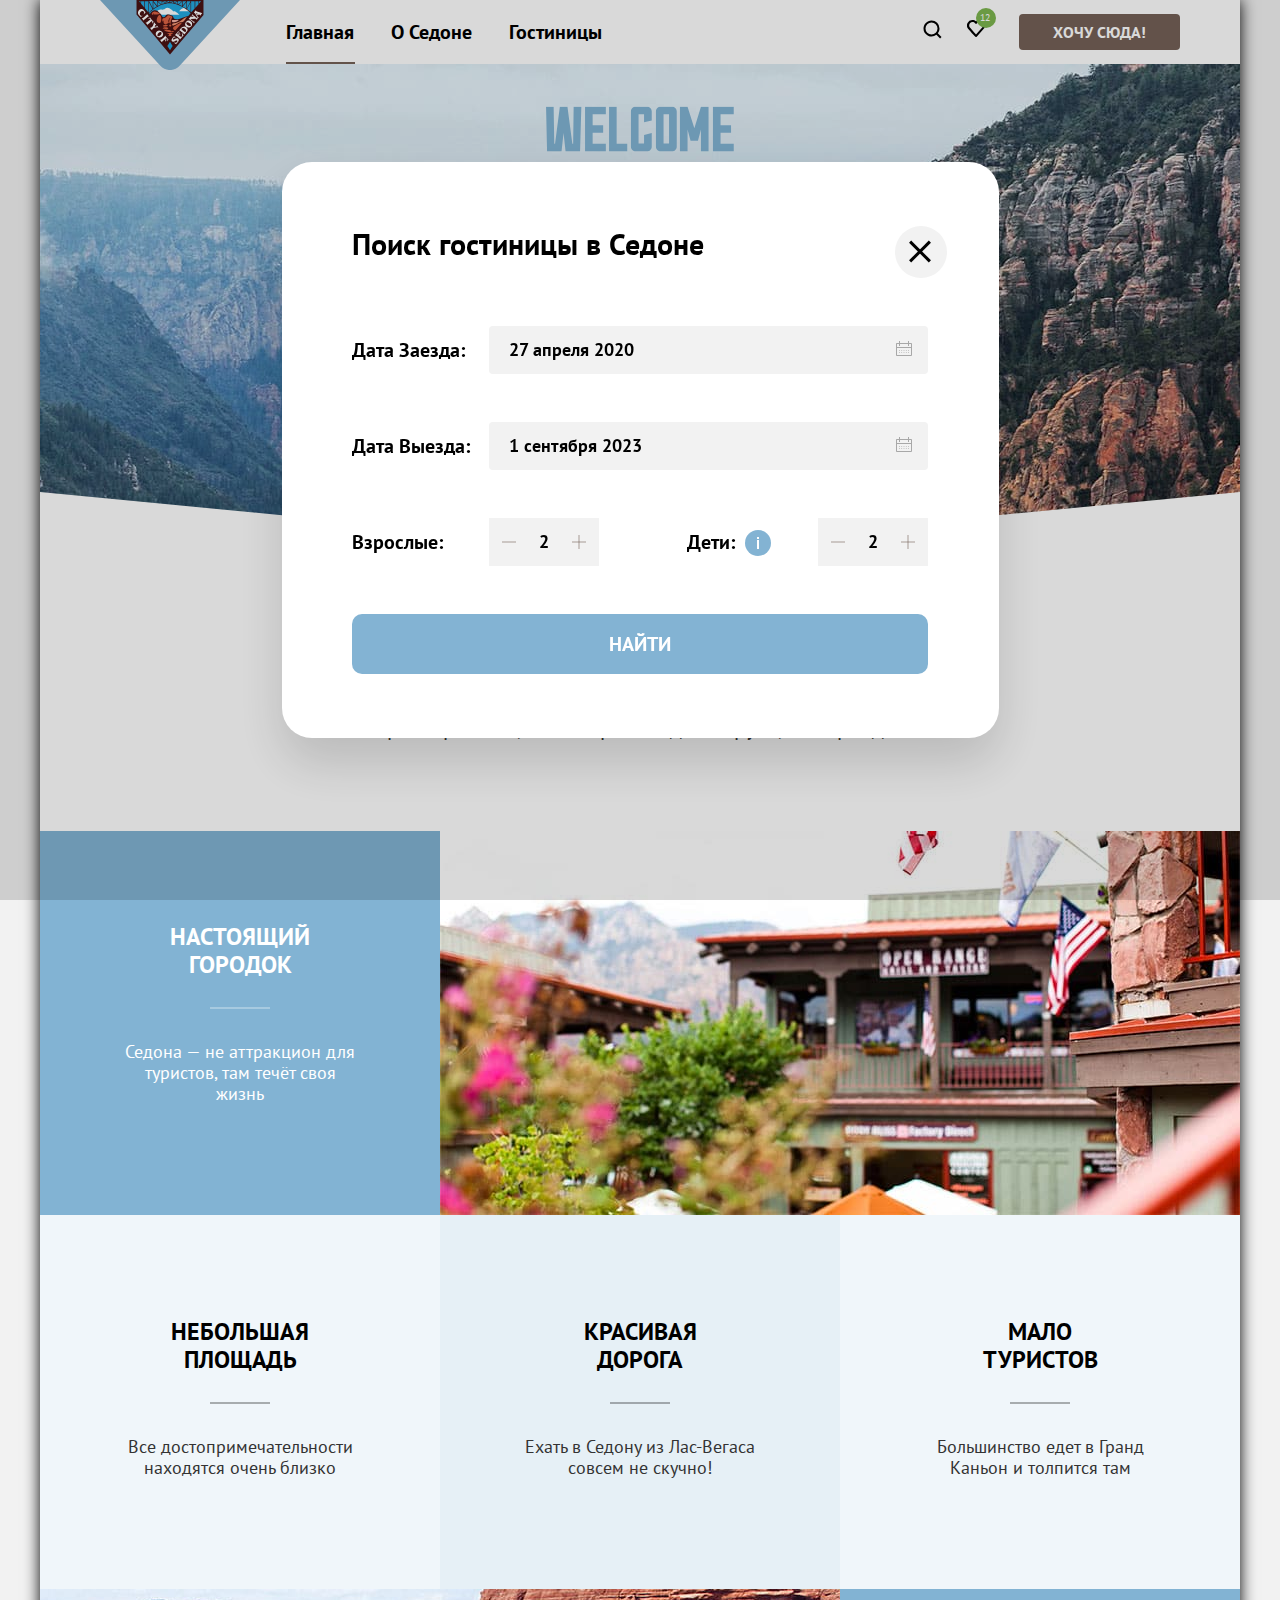
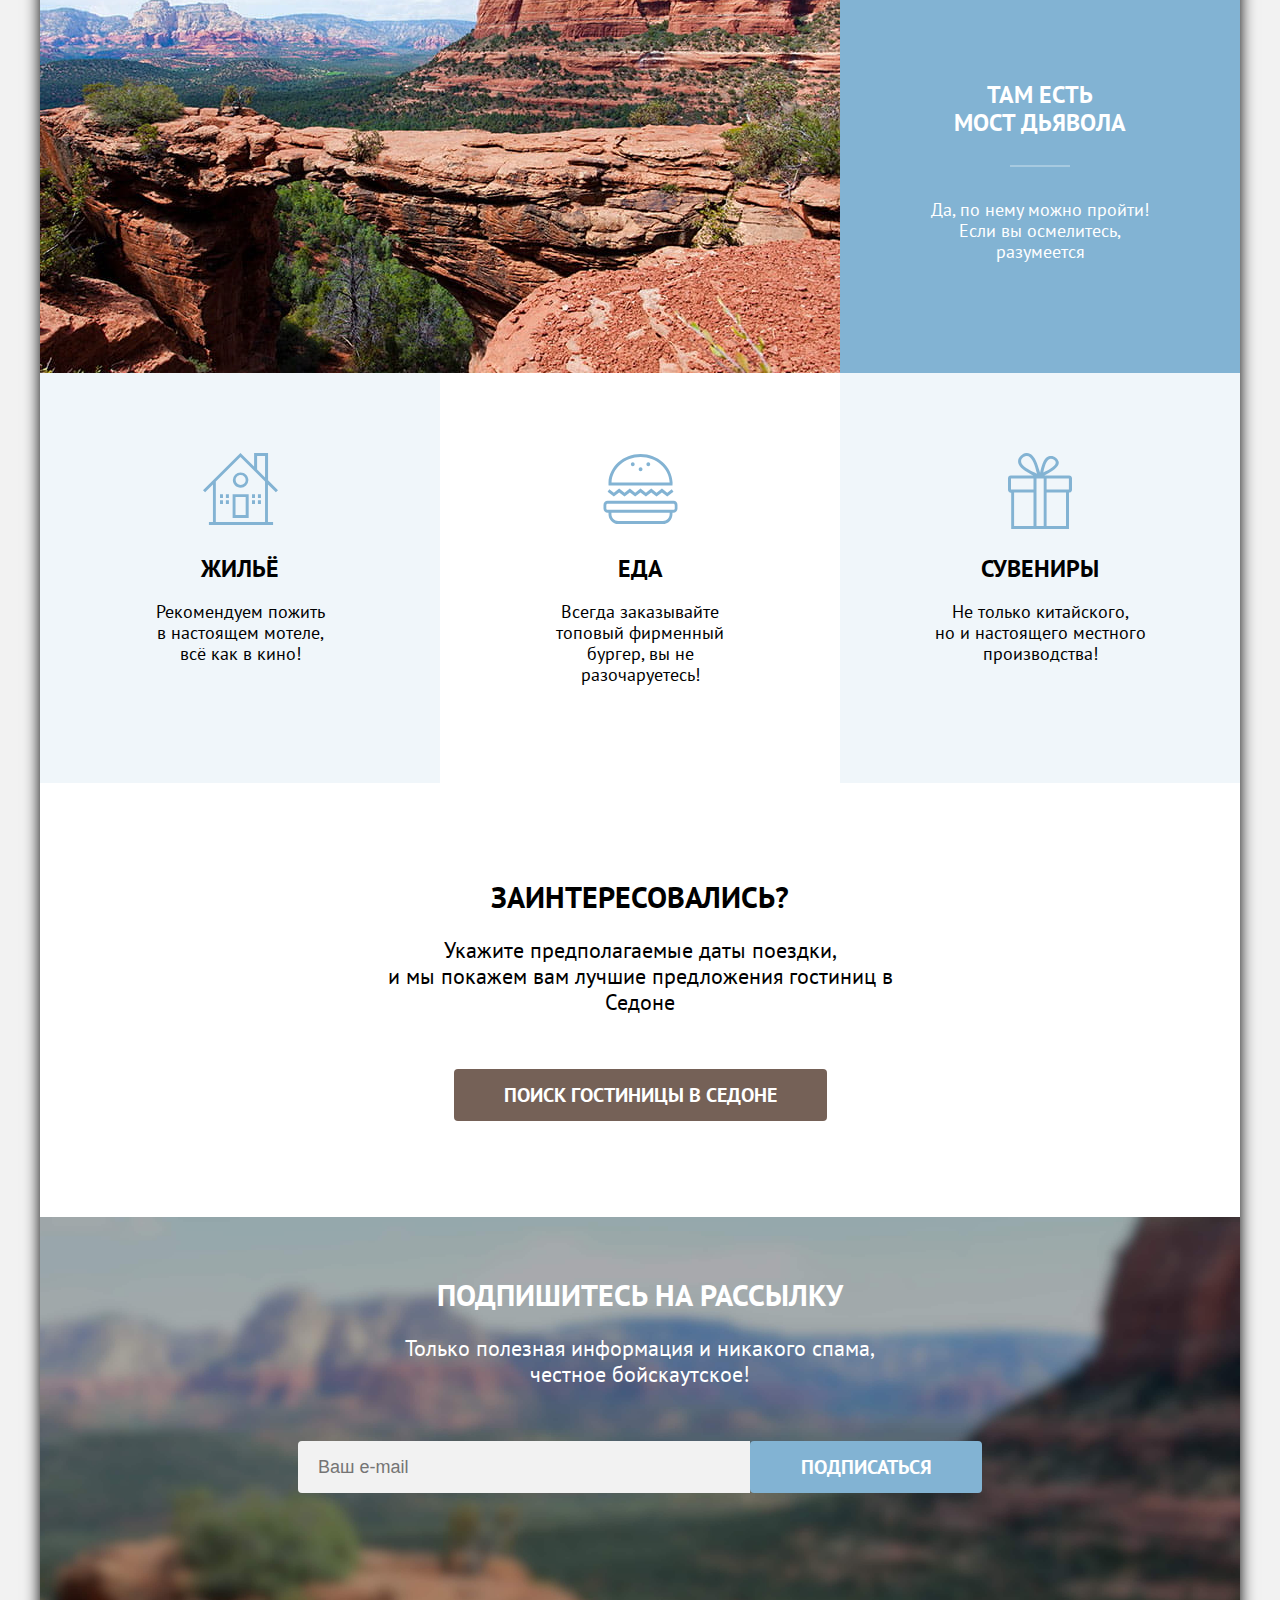
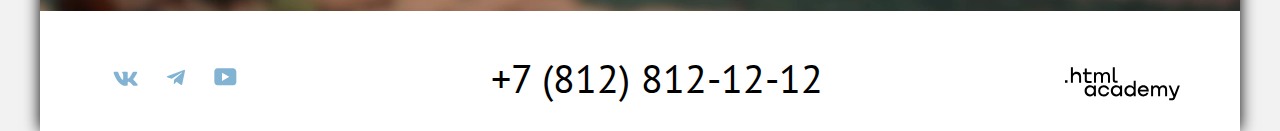
==== 10/index.html @ d6634542 ":heavy_check_mark: Сборка #10" ====
<!DOCTYPE html>
<html lang="ru">

  <head>
    <meta charset="UTF-8">
    <meta name="viewport" content="width=device-width,initial-scale=1.0, maximum-scale=1.0, user-scalable=0">

    <!-- Отключение формирования ссылки у номера телефона на iOS -->
    <meta name="format-detection" content="telephone=no">
    <link rel="stylesheet" href="styles/styles.css">
    <link rel="shortcut icon" href="images/favicon.ico">

    <title>Главная</title>
    <base href="https://htmlacademy-htmlcss.github.io/2116573-sedona-35/10/">
</head>

  <body>
    <div class="container__content">
      <header class="header">
        <nav class="header__container">
          <div class="header__left">
            <a class="header__logo" href="#">
              <svg width="140" height="70" fill="#fff" xmlns="http://www.w3.org/2000/svg">
                <g clip-path="url(#a)">
                  <path d="M140 0H0l60.36 65.7c5.28 5.8 14 5.8 19.28 0L140 0Z" fill="#81B3D3" />
                  <path d="M37.23.5 69.8 38.4 102.26.7 37.23.5Z" fill="#23A9E1" />
                  <path
                    d="M61.99 14.7h17.55c-1.32-.8-4.47-4.6-6.1-3.2-.1.1-4.96-5.7-8.1-2.9-2.75 2.5-4.06-.3-7.1 1.6-3.66 2.4 2.02 3.7 3.75 4.5Zm27.08-3.5-9.94.1c3.96-4.5 5.68-4 9.94-.1Z" />
                  <path
                    d="M99.01 3.6V1.2h2.13l-2.13 2.4ZM49.11 13c.1.1 2.43-2.4 6.18-4.9 3.45-2.3 8.72-4.9 14.6-4.9 5.9 0 11.27 2.7 14.72 5 3.75 2.4 6.09 4.8 6.19 4.9l-2.54 3c-4.56.6-7.81 3.9-12.27 3.2-2.24-.4-2.34-1.6-2.95-2.9-.5-1-1.32-.8-2.33-1.2-.91-.4-1.52-1.1-3.45-.7-1.62.4-1.83 2.9-3.96 2.8-1.11-.1-1.21-1.6-2.84-3.6-4.16-4.9-7.95-4.29-10.59.21L49.1 13ZM40.57 1.2v1.9l-1.62-1.9h1.62Zm54.68 0h3.25v3L95.26 8V1.2ZM91.1 12.6V1.2h3.55v7.4l-3.55 4Zm-.5-10.4v9.9a26.33 26.33 0 0 0-3.66-3l3.65-6.9Zm-4.17-.3v6.8c-.5-.3-.9-.7-1.52-1-.7-.4-1.42-.9-2.23-1.3l3.75-4.5Zm-4.46-.2V6c-1.01-.5-2.13-1-3.14-1.5l3.14-2.8Zm.61-.5h3.75l-3.75 4.6V1.2Zm4.36 0h3.65l-3.65 7.1V1.2Zm-8.93 0h3.96l-3.55 3.1c-.1 0-.2-.1-.3-.1l-.1-3Zm-.5.4V4c-1.02-.4-2.03-.7-3.15-.9l3.15-1.5Zm-4.26 0v1.3L71 2.6l2.24-1Zm-6.9 0 2.23 1c-.81 0-1.52.1-2.23.3V1.6Zm-4.16 0 3.14 1.5c-1.11.2-2.13.5-3.14.9V1.6Zm3.65 1.2L62.5 1.2h3.35v1.6Zm3.55-.4-2.84-1.3h2.84v1.3Zm.71-1.2h2.94L70.1 2.5V1.2Zm3.76 0h3.24l-3.24 1.6V1.2ZM61.28 4.3l-3.56-3.1h3.96v3l-.4.1Zm-3.66-2.6 3.15 2.7c-1.12.4-2.13.9-3.15 1.5V1.7Zm-4.36.2 3.65 4.5a22.9 22.9 0 0 0-3.65 2.4V1.9ZM49 2.2l3.65 7c-1.32 1-2.53 2-3.65 3.2V2.2Zm3.75 6L49.1 1.1h3.65v7.1Zm4.37-2.5-3.76-4.6h3.76v4.6ZM44.33 7.5 41.1 3.7V1.2h3.24v6.3Zm.61-6.3h3.55v11.2l-3.55-4.2v-7ZM36.52 0v14.6L70 54.5 103.48 15V0H36.52Z"
                    fill="#491213" />
                  <path d="M67.36 46 70 41.8l2.64 4.2L70 50.2 67.36 46Z" fill="#23A9E1" />
                  <path
                    d="M75.28 30.6c-3.45-2-2.64-3.5.2-4.9 1.52-.7 4.87-3.4 6.19-2.5l-6.4 7.4Zm-2.34 2.5c-2.03-.1-4.36-.4-6.39.1 1.22.3 4.26 1.2 1.42 1.9 1.02 1.4 2.64 1.3 3.65.1-.4-.2-.7-.5-1.01-.7 1.11-.3 2.13-.9 2.33-1.4Zm1.22-1.6c-.91-.8-1.93-.8-2.74 0-1.22-2.1-5.48-1.4-7.5-1.7 1.1 2.6 9.73 3.1 10.24 1.7Zm-6.9-2.2c-1.62-.5-6.9-.4-3.45-1.8 1.12-.4 6.8.1 3.45 1.8Zm2.03-3c-.5-1.1.4-2.4 1.72-1.4 1.22.8-.6 2-1.72 1.4Zm-2.94.1c-2.34.7-5.38-.8-1.63-1.5 2.34-.5 4.77.5 1.63 1.5-.1 0 .1 0 0 0Zm-2.64-6.2c-.5 1.6-1.52 1.9-1.42 0 .1-2.3 1.62-1.7 3.25-2.6 1.31-.7 2.03-3.4 4.36-1.8 1.01.7 2.23.1 2.53 1.2 0-.1-2.94 6.7-1.31 6.7-3.25 0-1.83-3.8-.61-6.4-1.22.6-3.15 4.3-1.52 5-.82 1.1-3.45 2.6-4.77 1.5-1.12-1-.51-2.3-.51-3.6ZM59.65 23c-5.68 0-1.82-8.6.1-8.1 2.24.7 1.93 8.2-.1 8.1Zm-6.29-8.2c-2.64-.1-1.52-2.6.3-3.1 1.73-.5 5.28 1.1 6.5 2.2-1.83.6-4.16.5-6.19.6-.2-2-.7-1.3-.6.3Z"
                    fill="#DC6243" />
                  <path
                    d="M72.84 25.8c-2.94-3 4.36-2.7 5.58-3.8.81.3 7.1-5.4 8.62-5-1.11 1.3-3.45 5.3-5.07 5.3-1.32 0-2.64-.2-3.65.7-1.52 1.4-3.96 2.1-5.48 2.8Z"
                    fill="#F49774" />
                  <path d="M73.75 22.2c-1.62.9-3.14-2.5-.3-2.2 1.83.2 3.75-.2 5.48.1a5.99 5.99 0 0 1-5.18 2.1Z"
                    fill="#F4B1A4" />
                  <path
                    d="M51.84 20.9c.3.4.6.8.5 1.4 0 .4-.6 1-.2 1.2l1.53-1.8c-.4-.1-3.55-3.8-3.55-4.2l-2.13 1.1c.1.4.8 0 1.21 0 .51 0 .92.4 1.32.7-1.11.9-3.85 3.3-4.16 3.3-.1 0-.7-.4-.7 0 0 .2.6.7.7.8l1.42 1.7c.4-.2-.1-.5.1-.8.1-.2 3.25-2.7 3.96-3.4Zm-3.45-4.5c.3-.1.4.3.61 0l-1.62-1.9c-.2-.3-.51-.6-.51 0 .1.4-4.06 3.7-4.26 3.8-.3.1-.5-.3-.71.1l1.42 1.7c.2.2.3.4.5.6.2.2.1-.4.1-.4-.1-.3.31-.6.62-.8 1.01-1 3.55-3.1 3.85-3.1Zm-5.78-.6c-1.12.3-2.44-.1-2.74-1.3-.4-1.2.4-2.4 1.32-3.1.91-.7 2.33-.6 2.84.5.2.5.1 1.1-.1 1.6-.1.3-.4.6 0 .8.6-.7 1.11-1.4 1.72-2.1-.7-.4-1.01-1.1-1.52-1.7-.6-.7-1.32-1.4-2.33-1.5-1.93-.3-3.65 1.7-3.86 3.4-.1.9.2 1.8.81 2.6.51.6 1.22 1.1 1.63 1.8.2.1 1.82-.7 2.13-.8.2 0 .1-.1.1-.2 0 0-.5.2 0 0Zm25.87 23.6c-.71-.5-2.64-3-3.05-3.5l-.2-.3-.2.1c-.1.1.1.4 0 .6-.5.8-3.75 3.2-3.96 3.4-.4.2-.8-.1-1.01.2.5.6 1.82 2.3 2.03 2.3.3 0 .1-.5.1-.6.1-.2 1.72-1.6 2.33-2.1.2-.2.4.3.61.5.2.3.3.7.2 1-.1.2-.5.6-.2.8.4-.5 1.52-1.8 1.73-2 .2-.2-.41 0-.3-.1-.21.1-.52.2-.72 0-.1 0-.71-.7-.6-.8.3-.2.6-.6 1-.7.62-.1 1.02 1 1.12 1.4.1.4.1.8-.1 1.1-.1.3-.3.5 0 .6l1.42-1.9c0 .1-.1.1-.2 0 .1.1-.1 0 0 0Zm-9.34-8.9c-.7 0-1.42.3-2.02.8a3.52 3.52 0 0 0-.51 4.8c1.32 1.7 3.45 1.9 5.17.7a3.52 3.52 0 0 0 .51-4.8 4.1 4.1 0 0 0-3.14-1.5Zm1.22 1.4c.92-.1 1.52.8 1.12 1.8-.4 1-1.42 2-2.44 2.4-1.21.5-2.03-.5-1.52-1.7.4-1 1.42-2 2.44-2.4.1 0 .2-.1.4-.1Zm-2.84-4.6c.3 0 .61.4.81 0l-1.42-1.7c-.4.2 0 .4-.1.6-.2.3-1.72.5-2.13.6.1-.4.61-1.7.81-1.8.4-.3.61.3.81-.1l-1.82-2.1c-.2-.2-.4-.7-.61-.4 0 0 0 1-.1 1.1-.1.2-.61 2.4-1.22 2.9-.3.3-1.52 1.3-1.83 1.4-.3.1-.5-.4-.8 0l1.62 1.9c.1.1.4.6.5.6.3.1 0-.6.1-.7.1-.3 1.63-1.8 2.34-1.9.91-.2 2.03-.5 3.04-.4-.2 0 .2 0 0 0ZM82.07 34c.1.4.2.9.1 1.3-.1.6-.6 1.9-1.42 1.5-.8-.4-1.42-1.1-2.13-1.7.51-.6 1.02-1.1 1.93-.8.2.1.4 0 .2-.2-.3-.2-2.03-1.3-2.13-1.2-.2.2.3.6.1 1-.1.3-.4.5-.6.8-.51-.4-1.22-.8-.71-1.5.4-.4.8-.8 1.42-.9.4-.1 1.21.3 1.31-.1-.7-.3-1.42-.7-2.13-1 .1.5-2.23 2.9-2.73 3.5-.1.1-.41.4-.41.5 0 .3.4.1.4.1.31-.1 4.47 3.3 4.57 3.6.1.2-.1.4 0 .5 0 0 .1.1.2.1.3-.3 2.95-3.9 3.55-4l-1.52-2.4c-.4.2-.1.7 0 .9Zm-4.06 4.4c-1.31-.9-3.65.8-4.05 1-.71.3-1.22-.4-.81-1 .3-.5.9-.8 1.52-.8.2 0 .91.1.91 0 .1-.1.1-.1 0-.2-.6-.4-1.12-.8-1.72-1.1-.1.7-.92 1.1-1.32 1.6-.51.6-1.02 1.3-1.02 2s.4 1.4 1.12 1.7c.7.4 1.52.1 2.23-.3.4-.3.81-.6 1.22-.8.6-.3 1.52 0 1.32.8-.2.7-.92 1.3-1.63 1.5-.4.1-.8.1-1.21-.1-.3-.1-.61-.5-.82-.1l2.34 1.6c.1-.5.3-.7.7-1 .51-.4.92-.9 1.33-1.4.8-.9 1.11-2.5-.1-3.4Zm17.86-28.1c0 .1 0 .1 0 0l-.91 1-.81 1c-.2.2-.3.3 0 .5.5-.3 3.55 4.8 3.34 5.5-.5.2-4.56-3.3-4.66-3.5 0-.1.2-.7-.1-.6-.1 0-.51.6-.61.7l-.61.7c.2.3.3 0 .6 0 .2.1 1.22.9 1.53 1.1-.51 0-1.73.1-1.93.1-.6.1-.3-.4-.71-.6L89.48 18l-.91 1v.1c.2.2.1.1.4 0 .3-.1 4.36 3.2 4.46 3.4.2.3-.1.6.3.8l1.23-1.4c.1-.1.1-.1 0-.1-.3-.2-.3.1-.71.1-.3-.1-2.95-2.2-3.86-3l5.38-.2c.2 0 .7.6.7.8-.1.2-.3.4 0 .5.31-.4.62-.7.92-1.1l.1-.2c.1 0 .1-.1.1-.2l.1-.1c.31-.3 1.22-1.3 1.12-1.4-.3-.3-.4.3-.81 0-.2-.2-.81-1.2-.91-1.4-.2-.3.4-.6.6-.7.51-.3 2.14-.8 2.34.2 0 .2-.2.4-.1.5 0 0 .1.2.2.1l2.13-2.6-.2-.2c-.5.5-5.58-1.5-5.89-1.8-.1-.2-.1-.8-.3-.8Zm-.2 2.6c.8.3 1.52.6 2.33 1l-.6.3c-.21.1-.41.3-.62.5l-1.11-1.8Zm-6.7 7.7a3.7 3.7 0 0 0-3.04 1.3c-1.22 1.5-1.12 3.7.4 4.9 1.53 1.2 3.76.9 4.97-.5 1.22-1.5 1.12-3.7-.4-4.9-.5-.4-1.22-.7-1.93-.8Zm-1.42 1.6c.6 0 1.32.4 1.73.7.8.5 2.23 1.7 1.52 2.7 0-.1.1-.1-.1.1-.82.8-2.24.1-2.95-.5-.7-.5-2.03-1.7-1.21-2.7.3-.2.6-.3 1.01-.3Zm-3.14 4.3a4 4 0 0 0-3.35 1.6c-.61.8-1.32 1.5-1.93 2.3.2.3.5-.1.81.1.3.2 4.16 3.3 4.16 3.5.1.3-.2.4.1.6.1.1 2.94-3.4 3.25-4 .4-1.1.1-2.4-.81-3.2.1.1.2.1 0 0-.81-.6-1.52-.9-2.23-.9Zm-1.12 1.6h.3c1.42.4 3.45 2.1 2.13 3.6l-.4.4c-.2.2-4.26-3-4.06-3.2.4-.5 1.32-.9 2.03-.8Z" />
                </g>
                <defs>
                  <clipPath id="a">
                    <path d="M0 0h140v70H0z" />
                  </clipPath>
                </defs>
              </svg>

            </a>
            <div class="header__links">
              <a class="header__link header__link-active" href="#">Главная</a>
              <a class="header__link" href="#">О Седоне</a>
              <a class="header__link" href="catalog.html">Гостиницы</a>
            </div>
          </div>

          <div class="header__right">
            <a href="#" class="header__link header__link-right">
              <span class="visually-hidden">Поиск</span>
              <svg width="20" height="20" fill="#000" xmlns="http://www.w3.org/2000/svg">
                <path
                  d="m18.5 17-3.7-3.67c1-1.3 1.7-2.98 1.7-4.87A8 8 0 0 0 8.5.5C4.1.5.5 4.18.5 8.56a8 8 0 0 0 12.9 6.26l3.7 3.68 1.4-1.5Zm-10-2.48a6 6 0 0 1-6-5.96 6 6 0 0 1 12 0 6 6 0 0 1-6 5.96Z" />
              </svg>

            </a>
            <a class="header__link-heart header__link-right" href="#">
              <span class="visually-hidden">Избранное</span>
              <span class="header__link-favourite-decor">12</span>
              <svg width="20" height="20" fill="#000" xmlns="http://www.w3.org/2000/svg">
                <path
                  d="M8.9 17a.9.9 0 0 1-.8-.4c-5.4-6.1-6.7-7.5-7-7.9A5.4 5.4 0 0 1 5.5 0C6.8 0 8 .5 9 1.3a5.46 5.46 0 0 1 9 4.1c0 1.3-.5 2.5-1.3 3.4l-7 7.9c-.2.2-.4.3-.8.3Zm-6-9.5c.3.4 3.5 4 6.1 6.9l6.2-7c.5-.5.7-1.2.7-2 0-1.8-1.5-3.3-3.3-3.3-1 0-2 .5-2.7 1.3-.3.3-.6.4-.9.4-.3 0-.6-.2-.8-.4-.7-.8-1.7-1.3-2.7-1.3-1.8 0-3.3 1.5-3.3 3.3-.1.9.3 1.6.7 2.1-.1 0-.1 0 0 0Z" />
              </svg>

            </a>
            <a class="header__button button" href="catalog.html">Хочу сюда!</a>
          </div>
        </nav>
      </header>
      <main class="main">
        <h1 class="visually-hidden">Седона</h1>
        <div class="hero"></div>
        <div class="about about__container">
          <p class="about__title title">Седона — небольшой городок в Аризоне,
            заслуживающий большего!</p>
          <p>Рассмотрим причины, по которым Седона круче, чем Гранд-Каньон!</p>
        </div>
        <!-- Блок особенностей -->
        <section class="features__city">
          <div class="features__item block-blue">
            <h2 class="title">Настоящий городок</h2>
            <p>Седона — не аттракцион для туристов, там течёт своя жизнь</p>
          </div>
          <img src="images/city.jpg" width="800" height="384" alt="Городок Cедоны">
        </section>

        <ul class="features__list">
          <li class="features__item features__item-decor">
            <h2 class="title">Небольшая<br> площадь</h2>
            <p>Все достопримечательности находятся очень близко</p>
          </li>
          <li class="features__item features__item-decor features__item-dark-gray">
            <h2 class="title">Красивая<br> дорога</h2>
            <p>Ехать в Седону из Лас-Вегаса совсем не скучно!</p>
          </li>
          <li class="features__item features__item-decor">
            <h2 class="title">Мало<br> туристов</h2>
            <p>Большинство едет в Гранд Каньон и толпится там</p>
          </li>
        </ul>

        <section class="features__devils-bridge">
          <img src="images/bridge.jpg" width="800" height="384" alt="Мост дьявола">
          <div class="features__item block-blue">
            <h2 class="title">Там есть<br> мост дьявола</h2>
            <p>Да, по нему можно пройти! Если вы осмелитесь, разумеется</p>
          </div>
        </section>
        <!-- Основные преимущества -->
        <section class="advantages__wrapper">
          <div class="advantages__block advantages__block-gray advantages__housing">
            <h2 class="title">Жильё</h2>
            <p>Рекомендуем пожить<br> в настоящем мотеле,<br> всё как в кино!</p>
          </div>
          <div class="advantages__block advantages__meal">
            <h2 class="title">Еда</h2>
            <p>Всегда заказывайте <br> топовый фирменный бургер, вы не разочаруетесь!</p>
          </div>
          <div class="advantages__block advantages__block-gray advantages__souvenirs">
            <h2 class="title">Сувениры</h2>
            <p>Не только китайского, <br> но и настоящего местного производства!</p>
          </div>
        </section>
        <!-- Блок отссылки на каталог -->
        <section class="search">
          <h2 class="title">Заинтересовались?</h2>
          <p>Укажите предполагаемые даты поездки,<br> и мы покажем вам лучшие предложения гостиниц в Седоне</p>
          <a class="search__link button" href="#">Поиск гостиницы в Седоне</a>
        </section>
        <!-- Блок подписки -->
        <form class="subscribe__form subscribe-image" action="https://echo.htmlacademy.ru/" method="post">
          <h2 class="title subscribe-title">Подпишитесь на рассылку</h2>
          <p class="subscribe__text">Только полезная информация и никакого спама, <br> честное бойскаутское!</p>
          <div class="subscribe__block">
            <input class="subscribe__mail" type="email" name="mail" placeholder="Ваш e-mail" required>
            <button class="subscribe__button button" type="submit">Подписаться</button>
          </div>
        </form>
      </main>
      <footer class="footer">
        <section class="footer__container">
          <h2 class="visually-hidden">Подвал сайта</h2>
          <div class="footer__left">
            <a href="https://vk.com/htmlacademy">
              <span class="visually-hidden">Вк</span>
              <svg class="footer__left-logo" width="25" height="15" fill="#83B3D3" xmlns="http://www.w3.org/2000/svg">
                <path fill-rule="evenodd" clip-rule="evenodd"
                  d="M24.12 1.8c.16-.54 0-.94-.8-.94H20.7c-.67 0-.98.34-1.15.73 0 0-1.33 3.2-3.22 5.27-.61.6-.9.8-1.23.8-.16 0-.41-.2-.41-.75v-5.1c0-.66-.19-.95-.74-.95H9.82c-.42 0-.67.3-.67.59 0 .62.95.76 1.04 2.51v3.8c0 .83-.15.98-.48.98-.9 0-3.06-3.2-4.34-6.88-.25-.72-.5-1-1.18-1H1.57c-.75 0-.9.34-.9.73 0 .68.89 4.07 4.14 8.55 2.17 3.06 5.23 4.72 8 4.72 1.68 0 1.88-.37 1.88-1v-2.32c0-.74.16-.88.7-.88.38 0 1.05.19 2.6 1.66 1.79 1.75 2.08 2.54 3.08 2.54h2.63c.75 0 1.12-.37.9-1.1-.23-.72-1.08-1.77-2.2-3.02-.62-.71-1.54-1.48-1.82-1.86-.39-.5-.28-.71 0-1.15 0 0 3.2-4.42 3.54-5.93Z" />
              </svg>
            </a>
            <a href="https://t.me/htmlacademy">
              <span class="visually-hidden">Телеграмм</span>
              <svg class="footer__left-logo" width="18" height="17" fill="#83B3D3" xmlns="http://www.w3.org/2000/svg">
                <path
                  d="M16.79.96.84 7.1c-1.09.44-1.08 1.05-.2 1.32l4.1 1.28 9.47-5.98c.44-.27.85-.13.52.17l-7.68 6.93-.28 4.22c.41 0 .6-.2.83-.41l1.99-1.94 4.13 3.06c.77.42 1.31.2 1.5-.71l2.72-12.8c.28-1.1-.43-1.61-1.16-1.28Z" />
              </svg>
            </a>
            <a href="https://www.youtube.com/user/htmlacademyru">
              <span class="visually-hidden">Ютуб</span>
              <svg class="footer__left-logo" width="23" height="18" fill="#83B3D3" xmlns="http://www.w3.org/2000/svg">
                <path
                  d="M18.94.36H3.51C1.65.36.33 1.95.33 3.76v10.09c0 1.91 1.32 3.5 3.18 3.5h15.65c1.64 0 3.17-1.59 3.17-3.4V3.76c-.22-1.8-1.53-3.4-3.39-3.4ZM7.99 12.89V4.82l7.34 4.04-7.34 4.03Z" />
              </svg>
            </a>
          </div>
          <div class="footer__center">
            <a class="footer__center-tel" href="tel:+78128121212">+7 (812) 812-12-12</a>
          </div>
          <div class="footer-right">
            <a href="https://htmlacademy.ru/">
              <svg class="footer__logo-academy" width="115" height="34" fill="#000" xmlns="http://www.w3.org/2000/svg">
                <path
                  d="M0 13.26v2.6h2.5v-2.6H0ZM11.6 4.86c-1.6 0-2.8.7-3.6 1.7h-.1V.36h-2v15.5h2v-5.3c0-2.1 1.3-3.6 3.3-3.6 1.8 0 2.9 1.4 2.9 3.2v5.7h2v-6.1c.1-3-1.8-4.9-4.5-4.9ZM26.6 5.16h-4.8v-3.7h-2v3.8h-1.9v2h1.9v6c0 1.7 1 2.7 2.7 2.7h4.1v-2h-3.7c-.7 0-1.1-.4-1.1-1.1v-5.7h4.8v-2ZM41.1 4.96c-1.6 0-2.9.8-3.5 2.1h-.1c-.6-1.2-1.8-2.1-3.4-2.1-1.4 0-2.5.8-3.1 1.8h-.1v-1.6H29v10.6h2v-5.4c0-2 1-3.5 2.6-3.5 1.5 0 2.4 1 2.4 2.6v6.3h2v-5.6c0-2.4 1.4-3.3 2.6-3.3 1.5 0 2.4 1 2.4 2.6v6.3h2v-6.5c.1-2.5-1.4-4.3-3.9-4.3ZM47.8 13.06c0 1.7 1 2.7 2.8 2.7h2v-2h-1.7c-.7 0-1.1-.4-1.1-1.1V.36h-2v12.7ZM28.9 20.06c-.9-1.1-2.2-1.8-3.9-1.8-3.1 0-5.4 2.3-5.4 5.6s2.3 5.6 5.4 5.6c1.8 0 3-.8 3.8-1.9h.1v1.6h2v-10.6h-2v1.5Zm-3.6 7.4c-2.2 0-3.6-1.6-3.6-3.6s1.4-3.6 3.6-3.6 3.6 1.6 3.6 3.6c0 1.9-1.4 3.6-3.6 3.6ZM44.2 22.36c-.5-2.4-2.6-4.1-5.4-4.1a5.4 5.4 0 0 0-5.6 5.6c0 3.1 2.2 5.6 5.6 5.6 2.8 0 4.9-1.8 5.4-4.2h-2.1a3.4 3.4 0 0 1-3.3 2.3c-2.2 0-3.6-1.6-3.6-3.6s1.4-3.6 3.6-3.6c1.6 0 2.8 1 3.3 2.2h2.1v-.2ZM55.1 20.06c-.9-1.1-2.2-1.8-3.9-1.8-3.1 0-5.4 2.3-5.4 5.6s2.3 5.6 5.4 5.6c1.8 0 3-.8 3.8-1.9h.1v1.6h2v-10.6h-2v1.5Zm-3.6 7.4c-2.2 0-3.6-1.6-3.6-3.6s1.4-3.6 3.6-3.6 3.6 1.6 3.6 3.6c0 1.9-1.5 3.6-3.6 3.6ZM68.7 20.16c-.9-1.1-2.2-1.9-3.9-1.9-3.1 0-5.4 2.3-5.4 5.6s2.2 5.6 5.4 5.6c1.7 0 3-.8 3.8-1.8h.1v1.5h2v-15.4h-2v6.4Zm-3.6 7.3c-2.2 0-3.6-1.6-3.6-3.6s1.4-3.6 3.6-3.6 3.6 1.6 3.6 3.6c-.1 2-1.5 3.6-3.6 3.6ZM78.3 18.26c-3.3 0-5.5 2.5-5.5 5.6 0 3 2.1 5.6 5.5 5.6 2.5 0 4.5-1.3 5.2-3.6h-2.1c-.5 1-1.6 1.6-3 1.6-1.9 0-3.3-1.3-3.4-2.9h8.8c.2-3.6-2-6.3-5.5-6.3Zm0 1.9c1.7 0 3 1 3.3 2.6h-6.5c.3-1.5 1.5-2.6 3.2-2.6ZM98.2 18.26c-1.6 0-2.9.8-3.6 2h-.1c-.6-1.2-1.8-2-3.4-2-1.4 0-2.5.7-3.1 1.8v-1.5h-1.9v10.6h2v-5.4c0-2 1-3.4 2.6-3.5 1.5 0 2.4 1 2.4 2.6v6.3h2v-5.6c0-2.4 1.4-3.3 2.6-3.3 1.5 0 2.4 1 2.4 2.6v6.3h2v-6.5c.1-2.6-1.4-4.4-3.9-4.4ZM109.4 27.36l-3.6-8.9h-2.2l4.8 11.6c-.3.9-.7 1.2-1.7 1.2h-2.5v2h2.5c1.8 0 2.8-.8 3.5-2.6l4.7-12.2h-2.1l-3.4 8.9Z" />
              </svg>
            </a>
          </div>
        </section>
      </footer>

      <div class="modal__wrapper">
        <div class="modal">
          <button class="modal__close-button button">
            <span class="visually-hidden">Закрыть</span>
          </button>
          <section>
            <h2 class="modal__title">Поиск гостиницы в Седоне</h2>
            <form class="modal__form" action="https://echo.htmlacademy.ru/" method="post">
              <span class="form__modal-title">Дата Заезда:</span>
              <label class="form__label-entry">
                <input class="form__modal-input form__input-calendar" type="text" name="date-arrival"
                  placeholder="Укажите дату" value="27 апреля 2020">
                <p class="form__modal-error-text visually-hidden">Мы не можем отправить вас в прошлое.</p>
              </label>
              <span class="form__modal-title">Дата Выезда:</span>
              <label class="form__label-exit">
                <input class="form__modal-input form__input-calendar" type="text" name="date-departure"
                  placeholder="Укажите дату" value="1 сентября 2023">
                <p class="visually-hidden">На эти даты есть свободные номера. Пока есть.</p>
              </label>
              <span class="form__modal-title">Взрослые:</span>
              <label class="form__label-adults">
                <input class="form__modal-input form__input-adults" type="number" name="adults" value="2">
                <button class="form__modal-button-minus"></button>
                <button class="form__modal-button-plus"></button>
              </label>
              <span class="form__modal-title form__modal-title-child">Дети:
                <span class="tooltip">
                  <button class="tooltip__toggle" aria-labelledby="tooltip-child-info">
                    <svg class="tooltip__icon" fill="#83B3D3" width="26" height="26" viewBox="0 0 26 26" fill="none"
                      xmlns="http://www.w3.org/2000/svg">
                      <circle cx="13" cy="13" r="13" />
                      <path fill-rule="evenodd" clip-rule="evenodd" d="M12 7h2v2h-2V7Zm2 12h-2v-9h2v9Z" fill="#fff" />
                    </svg>
                  </button>
                  <span class="tooltip__text" role="tooltip" id="tooltip-child-info">Укажите количество детей, которые
                    будут с вами, возраст которых от 6 до 18
                    лет. Дети до 6 лет размещаются бесплатно.</span>
                </span>
              </span>
              <label class="form__label-child">
                <input class="form__modal-input form__input-child" type="number" name="child" value="2">
                <button class="form__modal-button-minus"></button>
                <button class="form__modal-button-plus"></button>
              </label>
              <button class="form__modal-button-search button">Найти</button>
            </form>
          </section>
        </div>
      </div>
    </div>
  </body>

</html>
---- 10/styles/styles.css ----
@font-face {
  font-family: 'PT Sans';
  src: url('FileName.eot');
  src: url('../fonts/ptsans-400.woff2') format('woff');
  font-style: normal;
  font-weight: 400;
  font-display: swap;
}

@font-face {
  font-family: 'PT Sans';
  src: url('../fonts/ptsans-700.woff2') format('woff');
  font-style: normal;
  font-weight: 700;
  font-display: swap;
}

*,
*:before,
*:after {
  -moz-box-sizing: border-box;
  -webkit-box-sizing: border-box;
  box-sizing: border-box;
}

html,
body {
  height: 100%;
  width: 100%;
  font-size: 100%;
  line-height: 1;
  -ms-text-size-adjust: 100%;
  -moz-text-size-adjust: 100%;
  -webkit-text-size-adjust: 100%;
}

a,
a:visited {
  text-decoration: none;
}

/*-------------------*/

body {
  font-family: "PT Sans", sans-serif;
  font-weight: 400;
  background-color: #F2F2F2;
  padding: 0;
  margin: 0;
}

.visually-hidden {
  position: absolute;
  width: 1px;
  height: 1px;
  margin: -1px;
  padding: 0;
  border: 0;
  clip: rect(0 0 0 0);
  overflow: hidden;
}

.container__content {
  min-height: 100%;
  max-width: 1200px;
  box-shadow: 0 0 15px #000;
  margin: 0 auto;
  display: flex;
  flex-direction: column;
}

[class$='container'] {
  max-width: 1080px;
  margin: 0 auto;
}

@media (max-width: 1100px) {
  [class$='container'] {
    padding: 0 10px;
  }
}

.title {
  text-transform: uppercase;
  font-weight: 700;
  margin: 0;
}

.main {
  flex: 1 1 auto;
  background-color: #fff;
}

.button {
  font-family: inherit;
  font-size: 16px;
  font-weight: 700;
  line-height: 20px;
  text-transform: uppercase;
  text-align: center;
  color: #fff;
  border: 0;
  border-radius: 4px;
  display: inline-block;
  cursor: pointer;
}

.button:hover {
  background-color: #615048;
}

.button:active {
  background-color: #756157;
  color: rgba(255, 255, 255, 0.3);
}

/* =========Шапка============= */
.header {
  font-size: 20px;
  line-height: 24px;
  min-height: 63px;
  background-color: #fff;
}

.header__container {
  display: flex;
  justify-content: space-between;
}

.header__logo {
  position: absolute;
  top: 0;
  z-index: 2;
}

.header__logo:hover svg {
  fill: rgb(61, 198, 252);
}

.header__link-right:hover svg {
  fill: #756157;
}

.header__links {
  padding-left: 170px;
}

.header__link:hover {
  color: #756257;
}

.header__link-active {
  position: relative;
}

.header__link-active::after {
  content: '';
  width: calc(100% - 31.5px);
  height: 2px;
  left: 16px;
  bottom: 0;
  background-color: #756257;
  position: absolute;
}

.header__link {
  font-weight: 700;
  padding: 20px 16px;
  text-decoration: none;
  color: #000;
  display: inline-block;
}

.header__right {
  display: flex;
  align-items: center;
}

.header__link-right {
  padding: 16px 12px;
  cursor: pointer;
}

.header__link-heart {
  position: relative;
}

.header__link-favourite-decor {
  font-size: 10px;
  line-height: 10px;
  color: #fff;
  position: absolute;
  width: 20px;
  height: 20px;
  top: 4px;
  right: 3px;
  padding: 5px 5px 5px 4px;
  background-color: #7DB54F;
  border-radius: 50%;
}

.header__button {
  font-size: 16px;
  margin-left: 20px;
  padding: 8px 34px;
  background-color: #756157;
  border-radius: 4px;
}

/* =============HERO============= */
.hero {
  background: gray url("../images/hero.jpg") 0 0/ 100% no-repeat;
  max-width: 100%;
  height: 485px;
  position: relative;
}

.hero::after {
  content: '';
  width: 38.16%;
  height: 72.57%;
  background: url('../images/welcome.svg') 0 0 / 100% no-repeat;
  position: absolute;
  top: 50%;
  left: 50%;
  transform: translate(-50%, -57%);
}

.hero::before {
  content: '';
  width: 100%;
  height: 57px;
  background: url('../images/hero-decor.svg') 0 0 / 100% no-repeat;
  position: absolute;
  bottom: 0;
  left: 0;
}

/* ===========About=========== */
.about {
  font-size: 22px;
  line-height: 26px;
  color: #333;
  text-align: center;
  margin-bottom: 90px;
}

.about__title {
  font-size: 30px;
  line-height: 36px;
  max-width: 620px;
  text-align: center;
  margin: 69px auto 25px auto;
}

/* ==========Особенности=============== */
.block-blue {
  background-color: #82B3D3;
}

.features__list {
  display: flex;
  flex-wrap: wrap;
  list-style: none;
}

.features__item {
  flex: 1 1 400px;
  padding: 92px 85px 111px;
  text-align: center;
  color: #fff;
}

.features__item-decor {
  padding-top: 103px;
  background-color: rgba(131, 179, 211, 0.12);
}

.features__item-dark-gray {
  background-color: rgba(131, 179, 211, 0.2);
}

.features__list {
  margin: 0;
  padding: 0;
}

.features__list h2 {
  color: #000;
  margin: 0;
  padding: 0;
  position: relative;
}

.features__list p {
  color: #333;
}

.features__city {
  display: flex;
  flex-wrap: wrap;
}

.features__city img {
  vertical-align: top;
  max-width: 100%;
  height: 100%;
}

.features__devils-bridge {
  display: flex;
  flex-wrap: wrap;
}

.features__devils-bridge img {
  vertical-align: top;
  max-width: 100%;
  height: 100%;
}

.block-blue h2 {
  position: relative;
}

.block-blue h2::after {
  content: '';
  width: 60px;
  height: 2px;
  background-color: rgba(255, 255, 255, 0.3);
  position: absolute;
  bottom: -30px;
  left: 50%;
  transform: translate(-50%, 0);
}

.features__item-decor h2::after {
  content: '';
  width: 60px;
  height: 2px;
  background-color: rgba(0, 0, 0, 0.3);
  position: absolute;
  bottom: -30px;
  left: 50%;
  transform: translate(-50%, 0);
}

.features__item h2 {
  margin: 0 0 62px 0;
  padding: 0;
  font-size: 24px;
  line-height: 28px;
}

.features__item p {
  margin: 0;
  padding: 0;
  font-size: 18px;
  line-height: 21px;
}

/* ========Осовные преимущества========== */
.advantages__wrapper {
  display: flex;
  flex-wrap: wrap;
}

.advantages__block {
  padding: 182px 85px 80px;
  flex: 1 1 400px;
  text-align: center;
  position: relative;
}

.advantages__block h2 {
  margin: 0;
  padding: 0;
  font-size: 24px;
  line-height: 28px;
}

.advantages__block p {
  font-size: 18px;
  line-height: 21px;
}

.advantages__housing::before {
  content: '';
  width: 77px;
  height: 72px;
  position: absolute;
  top: 80px;
  left: 50%;
  transform: translate(-50%, 0);
  background: url('../images/house.svg') no-repeat;
}

.advantages__meal::before {
  content: '';
  width: 76px;
  height: 72px;
  position: absolute;
  top: 80px;
  left: 50%;
  transform: translate(-50%, 0);
  background: url('../images/burger.svg') no-repeat;
}

.advantages__souvenirs::before {
  content: '';
  width: 77px;
  height: 76px;
  position: absolute;
  top: 80px;
  left: 50%;
  transform: translate(-50%, 0);
  background: url('../images/surprise.svg') no-repeat;
}

.advantages__block-gray {
  background-color: rgba(131, 179, 211, 0.12);
}

/* ========Поиск======== */
.search {
  max-width: 592px;
  text-align: center;
  margin: 0 auto;
  padding: 8% 8px;
}

.search h2 {
  font-size: 30px;
  line-height: 36px;
  margin-bottom: 20px;
}

.search p {
  font-size: 22px;
  line-height: 26px;
  margin-bottom: 54px;
}

.search__result {
  margin-right: 20px;
}

.search__link {
  font-size: 20px;
  font-weight: 700;
  line-height: 36px;
  text-transform: uppercase;
  max-width: 376px;
  color: #fff;
  background-color: #756157;
  border-radius: 4px;
  padding: 8px 50px;
  display: inline-block;
}

/* ============Подписка============ */
.subscribe__form {
  text-align: center;
  padding: 5% 10px 9%;
}

.subscribe-title {
  font-size: 30px;
  line-height: 36px;
  color: #fff;
  margin-bottom: 20px;
}

.subscribe__text {
  font-size: 22px;
  line-height: 26px;
  color: #fff;
  margin-bottom: 54px;
}

.subscribe__block {
  display: flex;
  justify-content: center;
  flex-wrap: wrap;
}

.subscribe__mail {
  flex: 0 1 452px;
  height: 52px;
  border-radius: 4px 0 0 4px;
  padding: 12px 20px;
  border: 0;
  font-size: 18px;
  line-height: 24px;
  background-color: #f2f2f2;
  margin-bottom: 10px;
}

.subscribe__mail[placeholder] {
  font-size: 18px;
  line-height: 24px;
}

.subscribe__button {
  font-size: 20px;
  line-height: 36px;
  width: 232px;
  height: 52px;
  background-color: #82B3D3;
}

.subscribe__button:hover,
.subscribe__button:focus {
  background-color: #68A2CA;
}

.subscribe__button:active {
  background-color: #82B3D3;
  color: rgba(255, 255, 255, 0.3);
}

.subscribe-image {
  background: gray url('../images/subscribe.jpg') 0 0 / cover no-repeat;
}

/* =========Подвал========== */
.footer {
  min-height: 120px;
  background-color: #fff;
}

.footer__container {
  display: flex;
  flex-wrap: wrap;
  justify-content: space-between;
  align-items: center;
  margin-top: 45px;
}

@media (max-width: 500px) {
  .footer__container {
    margin-top: 30px;
  }
}

.footer__left a {
  display: inline-block;
  padding: 11.5px 12.67px;
  margin-bottom: 15px;
}

.footer__left-logo:hover,
.footer__left-logo:focus {
  fill: #68A2CA;
}

.footer__left-logo:active {
  fill: rgba(104, 162, 202, 0.3);
}

.footer__center {
  margin-bottom: 15px;
}

.footer__center-tel {
  font-size: 40px;
  line-height: 40px;
  color: #000;
  text-decoration: none;
}

.footer__center-tel:hover,
.footer__center-tel:focus {
  color: #756157;
}

.footer__center-tel:active {
  color: rgba(117, 97, 87, 0.3);
}

.footer__right {
  margin-bottom: 15px;
}

.footer__logo-academy:hover,
.footer__logo-academy:focus {
  fill: #756157;
}

.footer__logo-academy:active {
  fill: rgba(117, 97, 87, 0.3);
}

/* -----------------------Каталог-------------------------------- */
.header__inner {
  background: gray url('../images/catalog-filter-bg.jpg') 0 0 / cover no-repeat;
  padding-top: 35px;
  padding-bottom: 70px;
  color: #fff;
}

.header__inner-title {
  font-size: 60px;
  line-height: 78px;
  color: #fff;
  margin-bottom: 8px;
}

@media (max-width: 768px) {
  .header__inner-title {
    font-size: 48px;
  }
}

.breadcrumb {
  margin-bottom: 40px;
}

.breadcrumb__item {
  position: relative;
  padding: 5px 0;
}

.breadcrumb__item:hover {
  color: rgba(255, 255, 255, 0.6);
}

.breadcrumb__item:active {
  color: rgba(255, 255, 255, 0.3);
}

.breadcrumb-house {
  width: 13px;
  height: 13px;
  display: inline-block;
  background: url('../images/house-breadcrubs.svg') 0 0 / 100% no-repeat;
}

.breadcrumb__item + .breadcrumb__item {
  margin-left: 28px;
}

.breadcrumb__item:not(:last-child)::after {
  content: '';
  width: 8px;
  height: 11px;
  position: absolute;
  top: 2px;
  right: -20px;
  background: url('../images/arrow-filter.svg') 0 0 / cover no-repeat;
}

/* ============Фильтры============== */
.filters__group {
  border: 0;
  margin: 0;
  padding: 0;
  margin-right: 70px;
  margin-bottom: 30px;
}

.filters__form {
  display: flex;
  justify-content: space-between;
  flex-wrap: wrap;
}

.filters-left {
  display: flex;
  flex-wrap: wrap;
  justify-content: space-between;
}

.filters__title {
  font-size: 20px;
  line-height: 24px;
  font-weight: 700;
  margin-bottom: 32px;
}

.filters__item {
  font-size: 18px;
  line-height: 23px;
}

.filters__item label {
  position: relative;
  padding-left: 36px;
  cursor: pointer;
}

.filters__item:hover label {
  opacity: 0.6;
}

.filters__item:active label {
  opacity: 0.3;
}

.filters__checkbox + label::before {
  content: '';
  position: absolute;
  top: 2px;
  left: 0;
  display: inline-block;
  width: 20px;
  height: 20px;
  border-radius: 4px;
  background-color: #fff;
}

.filters__checkbox:focus + label::before {
  box-shadow: 0 0 0 3px rgba(131, 179, 211, 1);
}

.filters__checkbox:checked + label::after {
  content: url('../images/current-input.svg');
  position: absolute;
  bottom: 3px;
  left: 4px;
  display: inline-block;
  width: 20px;
  height: 20px;
}

.filters__radio {
  position: relative;
  outline: none;
}

.filters__radio + label::before {
  content: '';
  position: absolute;
  top: 2px;
  left: 0;
  display: inline-block;
  width: 20px;
  height: 20px;
  border-radius: 50%;
  background-color: #fff;
}

.filters__radio:checked + label::after {
  content: '';
  position: absolute;
  bottom: 6px;
  left: 5px;
  display: inline-block;
  width: 10px;
  height: 10px;
  border-radius: 50%;
  background-color: #3F5E72;
}

.filters__radio:focus + label::before {

  box-shadow: 0 0 0 3px rgba(131, 179, 211, 1);
}

.filters-right {
  display: flex;
  flex-wrap: wrap;
}

.filters__group-price {
  display: grid;
  grid-template-columns: repeat(2, 143px);
  grid-template-rows: 48px;
  column-gap: 2px;
  row-gap: 36px;
  margin-right: 70px;
  font-size: 0;
}

.filters__price-input {
  font-family: "PT Sans", sans-serif;
  font-size: 18px;
  line-height: 24px;
  font-weight: 700;
  max-width: 143px;
  padding: 12px 42px 12px 22px;
  background-color: #F2F2F2;
  border-radius: 4px 0 0 4px;
  border: 0;
}

.filters__price-input::placeholder {
  color: rgba(0, 0, 0, 0.636);
}

.filters__price-wrapper:hover .filters__price-input {
  background-color: rgba(230, 230, 230, 1);
}

.filters__price-input:active {
  outline: 0;
  box-shadow: inset 0 0 0 2px rgb(0, 0, 0);
}

.filters__price-input::-webkit-outer-spin-button,
.filters__price-input::-webkit-inner-spin-button {
  appearance: none;
  margin: 0;
}

.filters__price-wrapper {
  position: relative;
}

.filters__price-text {
  position: absolute;
  top: 28%;
  right: 20px;
  font-size: 18px;
  line-height: 24px;
  color: rgba(0, 0, 0, 0.4);
}

.filters__price-max {
  border-radius: 0 4px 4px 0;
}

.range {
  grid-column: 1 / -1;
}

.range-scale {
  position: relative;
  height: 4px;
  background-color: rgba(255, 255, 255, .3);
}

.range-bar {
  position: absolute;
  height: 4px;
  background-color: #fff;

}

.range-toggle {
  position: absolute;
  width: 20px;
  height: 20px;
  border-radius: 5px;
  border: 0;
  cursor: pointer;
}

.toggle-min {
  top: -7px;
  left: -10px;
}

.toggle-max {
  top: -7px;
  right: -10px;
}

.range-toggle:hover {
  box-shadow: 0 4px 10px rgba(0, 0, 0, 0.25);
}

.range-toggle:focus {
  box-shadow: 0 4px 10px rgba(0, 0, 0, 0.25);
}

.range-toggle:active {
  box-shadow: 0 7px 15px rgba(0, 0, 0, 0.4);
  border: 2px solid rgba(131, 179, 211, 1);
}

.filters__item:not(:last-child) {
  margin-bottom: 16px;
}

.filters__buttons {
  display: flex;
  flex-wrap: wrap;
  flex-direction: column;
}

.button__sibmit-form {
  width: 191px;
  height: 36px;
  padding: 8px 50px;
  background-color: #82B3D3;
  margin-top: 56px;
  margin-bottom: 32px;
}

@media (max-width: 568px) {
  .filters__buttons {
    flex-direction: row;
    align-items: center;
  }

  .filters__buttons .button {
    margin: 0;
    margin-top: 25px;
  }
}

.button__sibmit-form:hover,
.button__sibmit-form:focus {
  background-color: #68A2CA;
}

.button__sibmit-form:active {
  background-color: #82B3D3;
}

.button__reset-form {
  background-color: transparent;
  padding: 8px 57.5px;
}

.button__reset-form:hover {
  background-color: transparent;
  color: rgba(255, 255, 255, 0.3);
}

.button__reset-form:focus {

  background-color: transparent;
}

.button__reset-form:active {
  background-color: transparent;
  color: rgba(255, 255, 255, 0.3);
}

/* ===========Каталог товаров============== */
.container-header {
  display: flex;
  flex-wrap: wrap;
  padding-top: 50px;
}

.catalog__searching-result {
  font-size: 30px;
  line-height: 36px;
  font-weight: 700;
  margin: 0 auto 15px 0;
  align-self: center;
}

.sort-products {
  font-size: 18px;
  line-height: 21px;
  color: #333;
  width: 292px;
  height: 49px;
  padding: 10px 20px;
  border: 2px solid #E5E5E5;
  border-radius: 4px;
  font-family: inherit;
  margin-right: 68px;
  margin-bottom: 15px;
  cursor: pointer;
  appearance: none;
  background: url("../images/select-arrow.svg") right 18px center no-repeat;
}

.sort-products:hover {
  border: 2px solid #68A2CA;
}

.sort-products:active {
  border: 2px solid #3F5E72;
}

.sort-products:disabled {
  border: 2px solid rgba(0, 0, 0, 0.3);
  color: rgba(0, 0, 0, 0.3);
}

.catalog-view {
  display: inline-block;
  width: 48px;
  height: 48px;
  align-items: center;
  padding: 14px 12px;
  border-radius: 4px;
  text-align: center;
  border: 2px solid #E5E5E5;
}

.catalog-view-active {
  border: 2px solid #000;
}

.catalog-view:hover {
  border: 2px solid #000;
}

.catalog-view:active {
  border: 2px solid #68A2CA;
}


.catalog-view:not(:last-child) {
  margin-right: 8px;
}

/* =========Товары=========== */

.catalog__products {
  display: grid;
  grid-template-columns: repeat(auto-fit, minmax(300px, 1fr));
  gap: 20px;
  padding: 25px 0 40px;
  border-bottom: 1px solid #E6E6E6;
}

.product__card {
  padding: 20px;
  border: 1px solid #E6E6E6;
  display: flex;
  flex-direction: column;
}

.product__card-image {
  display: block;
  margin-bottom: 16px;
}

.product__card-image img {
  max-width: 100%;
  object-fit: cover;
  vertical-align: top;
}

.product__card-title {
  font-weight: 700;
  font-size: 24px;
  line-height: 28px;
  flex: 1 0 auto;
  margin: 0;
  margin-bottom: 16px;
}

.product__card-info {
  display: grid;
  grid-template-columns: 1fr 1fr;
  column-gap: 20px;
  row-gap: 16px;
}

.product__card-info p {
  margin: 0;
}

.product__card-info b {
  margin: 0;
}

.product__card-house-type {
  font-size: 18px;
  line-height: 21px;
  color: #333;
}

.product__card-price {
  font-size: 18px;
  line-height: 21px;
  justify-self: end;
  color: #333;
}

.button__card-detailed {
  font-weight: 700;
  line-height: 20px;
  padding-top: 8px;
  padding-bottom: 8px;
  background-color: #756157;
}

.button__card-favourites {
  font-weight: 700;
  line-height: 20px;
  background-color: #82B3D3;
  cursor: pointer;
  padding: 8px 0;
}

.product__card-rating {
  min-width: 100%;
}

.button__card-active {
  background-color: #7DB54F;
}

.button__card-favourites:hover,
.button__card-favourites:focus {
  background-color: #68A2CA;
}

.button__card-favourites:active {
  background-color: #82B3D3;
}

.product__card-rating:hover,
.product__card-rating:active,
.product__card-rating {
  font-weight: 400;
  background-color: #F2F2F2;
  color: #333;
  max-width: 140px;
  padding-top: 9px;
  padding-bottom: 9px;
}

.button__card-active:hover,
.button__card-active:focus {
  background-color: #6C9E42;
}

.button__card-active:active {
  background-color: #7DB54F;
}

/* ============Звёздный рэйтинг товаров============= */
.product__card-star {
  align-self: center;
  width: 72px;
  height: 18px;
  background: url('../images/star.svg') 0 0 / 18px 18px repeat-x;
}

.desert-star {
  width: 54px;
}

.green-tree-star {
  width: 36px;
}

/* ============Пагинация============== */
.pagination {
  padding: 40px 0 60px;
  display: flex;
}

.pagination__link {
  font-size: 20px;
  line-height: 36px;
  font-weight: 700;
  width: 60px;
  height: 60px;
  display: flex;
  justify-content: center;
  align-items: center;
  border-radius: 4px;
  color: #fff;
  background-color: #82B3D3;
}

.pagination__link + .pagination__link {
  margin-left: 8px;
}

.pagination__link-two-symbol {
  padding: 1.14% 1.8%;
}

.pagination-active {
  background-color: #F2F2F2;
  color: #000;
}

.pagination__link:hover,
.pagination__link:focus {
  background-color: #68A2CA;
}

.pagination__link:active {
  background-color: #82B3D3;
  color: rgba(255, 255, 255, 0.3);
}

.pagination-active:hover,
.pagination-active:focus {
  background-color: #F2F2F2;
}

.pagination-active:active {
  background-color: #F2F2F2;
  color: #000;
}

.pagination__skipping:hover {
  background-color: transparent;
  color: #000;
  cursor: default;
}

.pagination__skipping:active {
  background-color: transparent;
  color: #000;
}

.pagination__skipping {
  background-color: transparent;
  color: #000;
}

/* ==============Подписка=============== */
.subscribe__catalog-title {
  color: #000;
}

.subscribe__catalog-text {
  color: #333;
}

/* ===============Попап=================*/
.modal__wrapper {
  background: rgba(0, 0, 0, 0.15);
  position: fixed;
  width: 100%;
  height: 100%;
  top: 0;
  left: 0;
  z-index: 2;
  display: flex;
}

.modal {
  position: relative;
  margin: auto;
  padding: 64px 70px;
  background-color: #ffffff;
  box-shadow: 0 25px 50px rgba(0, 0, 0, 0.15);
  border-radius: 30px;
  width: 717px;
}

.modal__close-button {
  position: absolute;
  top: 64px;
  right: 52px;
  width: 52px;
  height: 52px;
  background-color: #F2F2F2;
  border-radius: 50%;
  border: 0;
}

.modal__close-button::before,
.modal__close-button::after {
  content: '';
  position: absolute;
  width: 28px;
  height: 3px;
  top: 47%;
  left: 23%;
  background-color: #000;
  transform: rotate(45deg);
}

.modal__close-button::after {
  transform: rotate(-45deg);
}

.modal__close-button:hover {
  background-color: #E6E6E6;
}

.modal__close-button:active {
  background-color: #E6E6E6;
  opacity: 0.3;
}

.modal__title {
  font-weight: 700;
  font-size: 30px;
  line-height: 36px;
  margin: 0;
  margin-bottom: 64px;
}

.modal__form {
  display: grid;
  grid-template-columns: 137px 110px 88px 131px 110px;
  row-gap: 48px;
}

.form__label-entry,
.form__label-exit {
  grid-column: 2 / -1;
  align-self: end;
}

.form__modal-input {
  font-family: 'PT Sans', sans-serif;
  font-weight: 700;
  font-size: 18px;
  line-height: 24px;
  width: 100%;
  padding: 12px 20px;
  border-radius: 4px;
  border: 0;
  background-color: #f2f2f2;
}

.form__modal-input:hover {
  background-color: rgba(230, 230, 230, 1);
}

.form__modal-input:active {
  box-shadow: 0 0 0 2px #000000;
}

.form__input-calendar {
  background: #F2F2F2 url('../images/calendar.svg') right 14px top 13px no-repeat;
}

.form__modal-title {
  font-weight: 700;
  font-size: 20px;
  line-height: 24px;
  margin-top: 12px;
}

.form__modal-title-child {
  grid-column: 4 / 5;
  position: relative;
  padding-right: 30px;
}

.tooltip {
  position: absolute;
  margin-left: 10px;
  width: 26px;
  height: 26px;
}

.tooltip__toggle {
  border: none;
  background-color: transparent;
  padding: 0;
  margin: 0;
  display: block;
  margin-bottom: 12px;
}

.tooltip__text {
  font-weight: 400;
  font-size: 16px;
  line-height: 20px;
  color: #fff;
  display: none;
  position: absolute;
  left: 50%;
  transform: translateX(-50%);
  background: #333333;
  width: 256px;
  box-shadow: 0 15px 30px rgba(0, 0, 0, 0.3);
  border-radius: 10px;
  padding: 15px 18px 18px 22px;
  z-index: 3;
}

.tooltip__text:after {
  content:'';
  position: absolute;
  background: url('../images/tooltip-arrow.svg');
  width: 19px;
  height: 9px;
  top: -9px;
  left: 50%;
  transform: translateX(-50%);
}

.tooltip__toggle:hover + .tooltip__text,
.tooltip__toggle:focus + .tooltip__text {
  display: block;
}

.tooltip__toggle:hover .tooltip__icon {
  fill: #3F5E72;
  cursor: pointer;
}

.form__label-entry + p,
.form__label-exit + p {
  position: absolute;
  width: 100%;
  bottom: -25px;
  left: 20px;
  z-index: 3;
}

.form__modal-input + p {
  position: absolute;
  font-weight: 400;
  font-size: 16px;
  line-height: 21px;
  margin: 4px 0 0 20px;
}

.form__modal-error-text {
  color: rgba(255, 87, 87, 1);
}

.form__modal-button-plus,
.form__modal-button-minus {
  cursor: pointer;
  position: absolute;
  height: 100%;
  width: 40px;
  top: 0;
  right: 0;
  border: 0;
  margin: 0;
  padding: 0;
  background: #F2F2F2;
}

.form__modal-button-minus {
  left: 0;
}

.form__modal-button-minus::before {
  content: '';
  position: absolute;
  top: 50%;
  left: 50%;
  transform: translate(-50%, -50%);
  height: 2px;
  width: 14px;
  background-color: rgba(117, 97, 87, 0.3);
}

.form__modal-button-plus::before,
.form__modal-button-plus::after {
  content: '';
  position: absolute;
  top: 50%;
  left: 50%;
  transform: translate(-50%, -50%);
  height: 2px;
  width: 14px;
  background-color: rgba(117, 97, 87, 0.3);
}

.form__modal-button-plus::after {
  transform: translate(-50%, -50%) rotate(90deg);
}

.form__modal-button-minus:hover:before {
  background-color: #000;
}

.form__modal-button-plus:hover:before,
.form__modal-button-plus:hover:after {
  background-color: #000;
}

.form__modal-button-minus:active:before {
  opacity: 0.2;
}

.form__modal-button-plus:active:before,
.form__modal-button-plus:active:after {
  opacity: 0.2;
}

.form__label-child,
.form__label-adults {
  position: relative;
  align-self: end;
}

.form__input-adults,
.form__input-child {
  text-align: center;
  font-family: 'PT Sans', sans-serif;
  font-weight: 700;
  font-size: 18px;
  line-height: 24px;
}

.form__modal-button-search {
  font-size: 20px;
  line-height: 24px;
  padding: 18px 77px;
  border-radius: 10px;
  background: #83B3D3;
  grid-column: 1 / -1;
}

.form__modal-button-search:hover {
  background-color: #68A2CA;
}

.form__modal-button-search:active {
  background-color: #68A2CA;
}

.form__input-child::-webkit-outer-spin-button,
.form__input-child::-webkit-inner-spin-button {
  appearance: none;
}

.form__input-adults::-webkit-outer-spin-button,
.form__input-adults::-webkit-inner-spin-button {
  appearance: none;
}

.button:disabled {
  background: #E5E5E5;
  color: #fff;
}
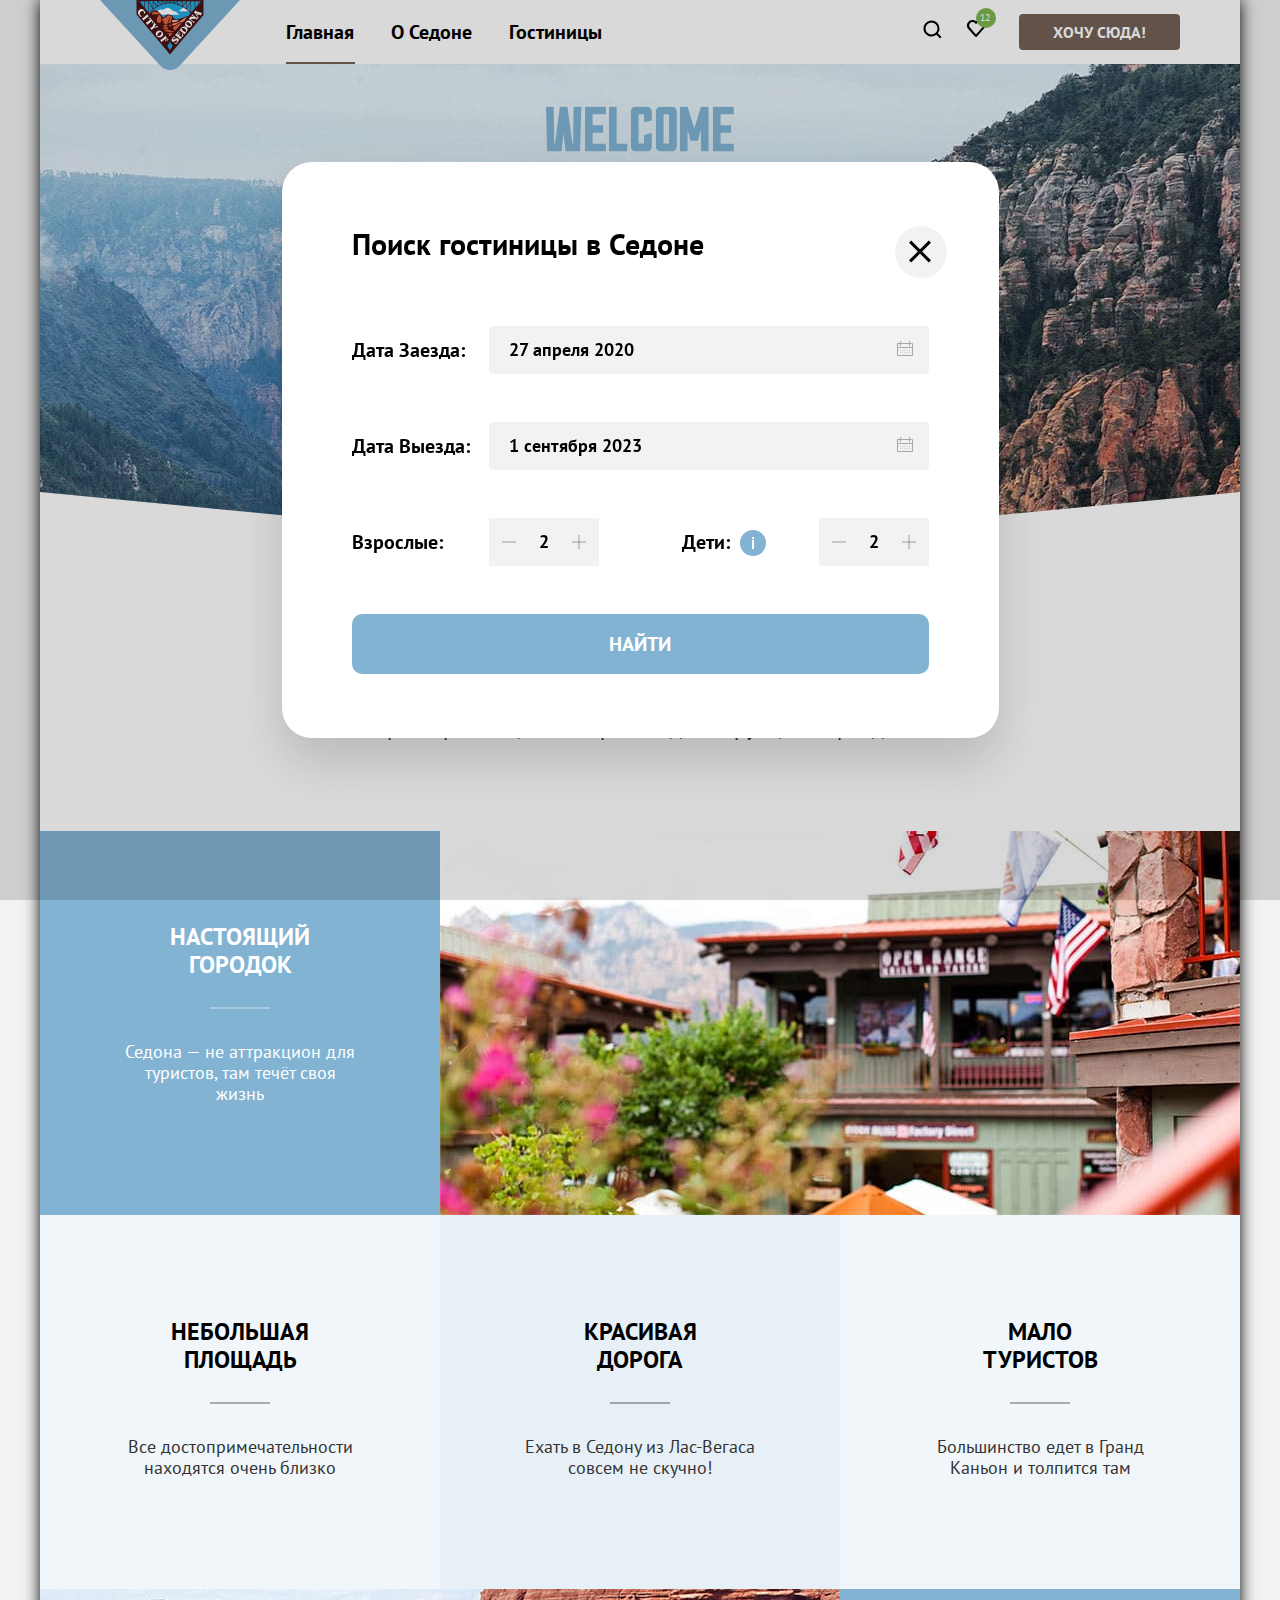
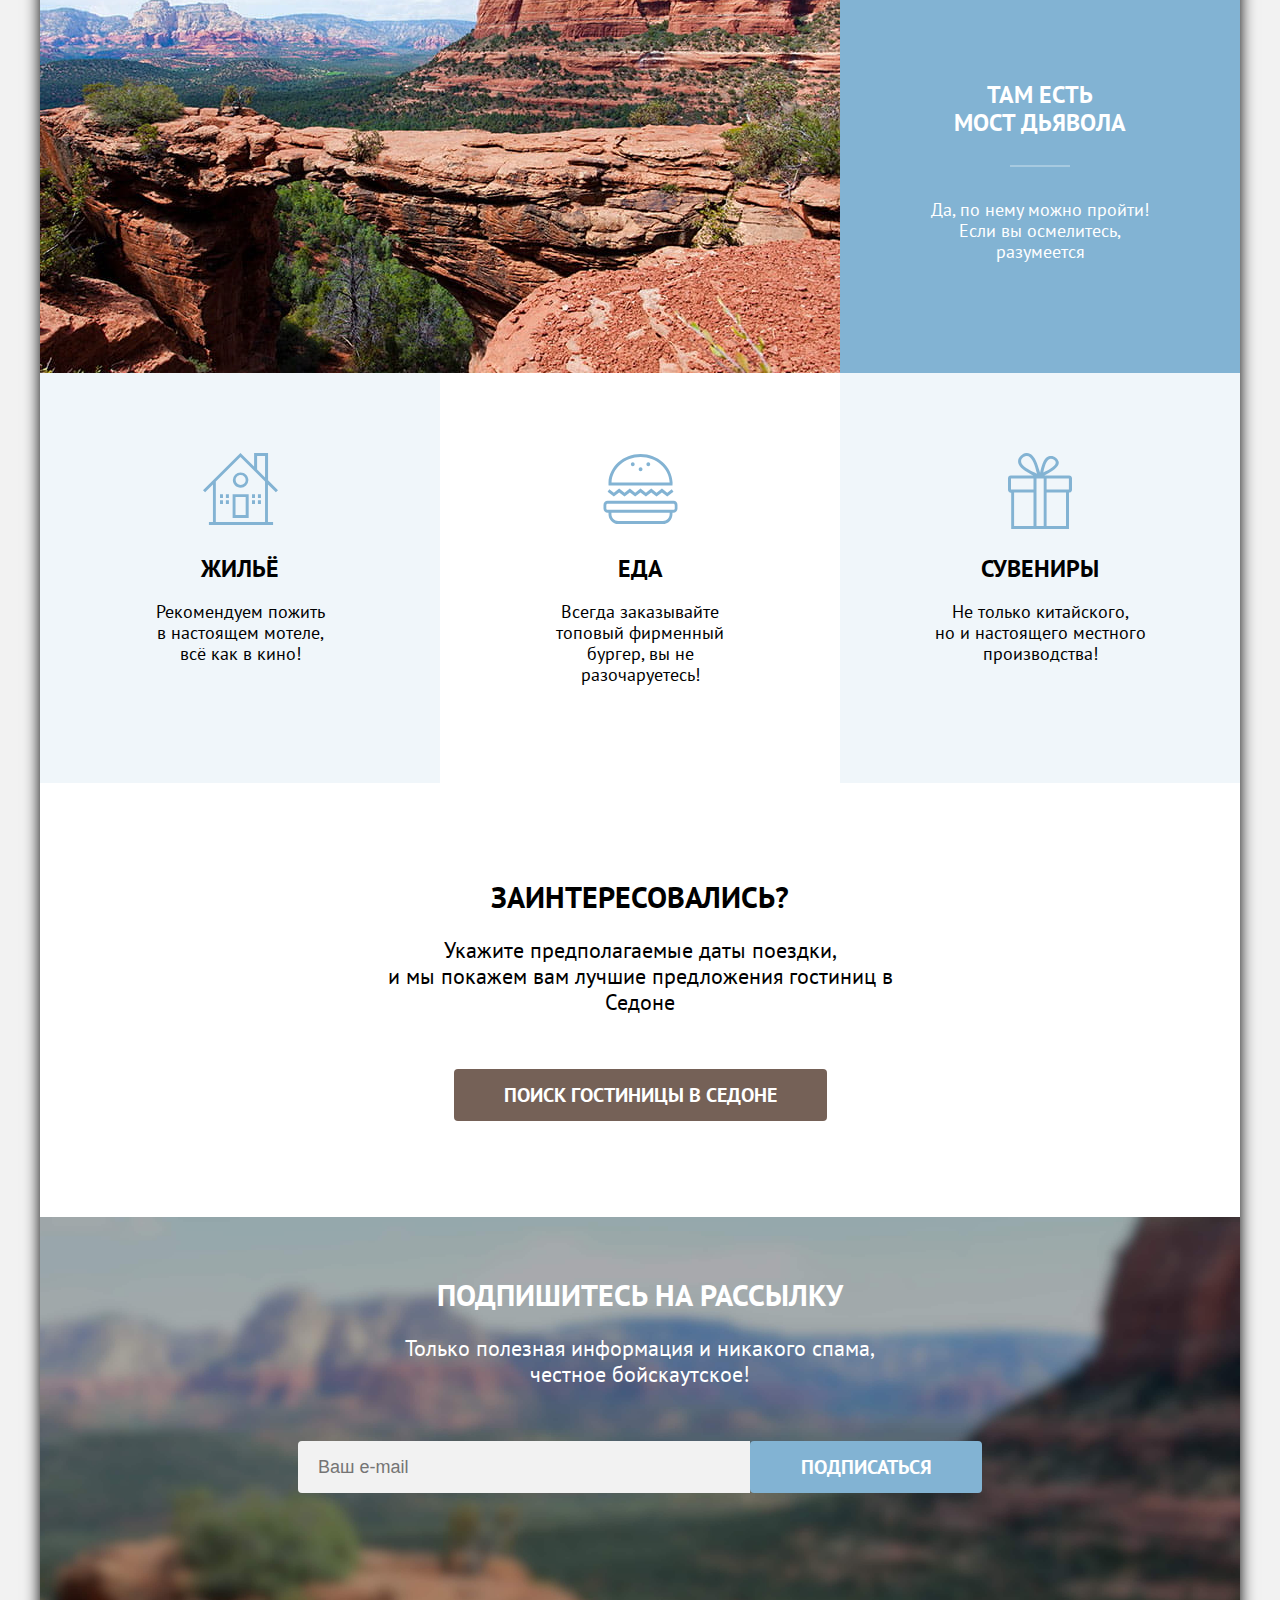
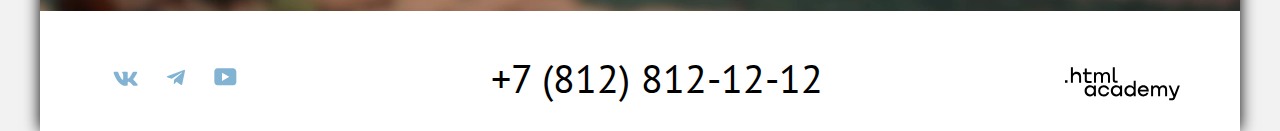
==== commit f22a0307: ":heavy_check_mark: Сборка #10" ====
--- a/10/index.html
+++ b/10/index.html
@@ -196,43 +196,51 @@
           <section>
             <h2 class="modal__title">Поиск гостиницы в Седоне</h2>
             <form class="modal__form" action="https://echo.htmlacademy.ru/" method="post">
-              <span class="form__modal-title">Дата Заезда:</span>
               <label class="form__label-entry">
-                <input class="form__modal-input form__input-calendar" type="text" name="date-arrival"
-                  placeholder="Укажите дату" value="27 апреля 2020">
-                <p class="form__modal-error-text visually-hidden">Мы не можем отправить вас в прошлое.</p>
+                <span class="form__modal-title">Дата Заезда:</span>
+                <div class="form__block-relative">
+                  <input class="form__modal-input form__input-calendar" type="text" name="date-arrival"
+                    placeholder="Укажите дату" value="27 апреля 2020">
+                  <p class="form__modal-error-text visually-hidden">Мы не можем отправить вас в прошлое.</p>
+                </div>
               </label>
-              <span class="form__modal-title">Дата Выезда:</span>
               <label class="form__label-exit">
-                <input class="form__modal-input form__input-calendar" type="text" name="date-departure"
-                  placeholder="Укажите дату" value="1 сентября 2023">
-                <p class="visually-hidden">На эти даты есть свободные номера. Пока есть.</p>
+                <span class="form__modal-title">Дата Выезда:</span>
+                <div class="form__block-relative">
+                  <input class="form__modal-input form__input-calendar" type="text" name="date-departure"
+                    placeholder="Укажите дату" value="1 сентября 2023">
+                  <p class="visually-hidden">На эти даты есть свободные номера. Пока есть.</p>
+                </div>
               </label>
-              <span class="form__modal-title">Взрослые:</span>
-              <label class="form__label-adults">
-                <input class="form__modal-input form__input-adults" type="number" name="adults" value="2">
-                <button class="form__modal-button-minus"></button>
-                <button class="form__modal-button-plus"></button>
-              </label>
-              <span class="form__modal-title form__modal-title-child">Дети:
-                <span class="tooltip">
-                  <button class="tooltip__toggle" aria-labelledby="tooltip-child-info">
-                    <svg class="tooltip__icon" fill="#83B3D3" width="26" height="26" viewBox="0 0 26 26" fill="none"
-                      xmlns="http://www.w3.org/2000/svg">
-                      <circle cx="13" cy="13" r="13" />
-                      <path fill-rule="evenodd" clip-rule="evenodd" d="M12 7h2v2h-2V7Zm2 12h-2v-9h2v9Z" fill="#fff" />
-                    </svg>
-                  </button>
-                  <span class="tooltip__text" role="tooltip" id="tooltip-child-info">Укажите количество детей, которые
-                    будут с вами, возраст которых от 6 до 18
-                    лет. Дети до 6 лет размещаются бесплатно.</span>
-                </span>
-              </span>
-              <label class="form__label-child">
-                <input class="form__modal-input form__input-child" type="number" name="child" value="2">
-                <button class="form__modal-button-minus"></button>
-                <button class="form__modal-button-plus"></button>
-              </label>
+              <div class="form__block">
+                <label class="form__label-adults">
+                  <span class="form__modal-title">Взрослые:</span>
+                  <input class="form__modal-input form__input-adults" type="number" name="adults" value="2">
+                  <button class="form__modal-button-minus"></button>
+                  <button class="form__modal-button-plus"></button>
+                </label>
+                <label class="form__label-child">
+                  <span class="form__modal-title form__modal-title-child">Дети:
+                    <span class="tooltip">
+                      <button class="tooltip__toggle" aria-labelledby="tooltip-child-info">
+                        <svg class="tooltip__icon" fill="#83B3D3" width="26" height="26" viewBox="0 0 26 26" fill="none"
+                          xmlns="http://www.w3.org/2000/svg">
+                          <circle cx="13" cy="13" r="13" />
+                          <path fill-rule="evenodd" clip-rule="evenodd" d="M12 7h2v2h-2V7Zm2 12h-2v-9h2v9Z"
+                            fill="#fff" />
+                        </svg>
+                      </button>
+                      <span class="tooltip__text" role="tooltip" id="tooltip-child-info">Укажите количество детей,
+                        которые
+                        будут с вами, возраст которых от 6 до 18
+                        лет. Дети до 6 лет размещаются бесплатно.</span>
+                    </span>
+                  </span>
+                  <input class="form__modal-input form__input-child" type="number" name="child" value="2">
+                  <button class="form__modal-button-minus"></button>
+                  <button class="form__modal-button-plus"></button>
+                </label>
+              </div>
               <button class="form__modal-button-search button">Найти</button>
             </form>
           </section>
--- a/10/styles/styles.css
+++ b/10/styles/styles.css
@@ -1221,8 +1221,10 @@
   height: 100%;
   top: 0;
   left: 0;
+  display: flex;
   z-index: 2;
-  display: flex;
+  overflow-y: auto;
+  overflow-x: hidden;
 }
 
 .modal {
@@ -1280,15 +1282,21 @@
 }
 
 .modal__form {
-  display: grid;
-  grid-template-columns: 137px 110px 88px 131px 110px;
+  display: flex;
+  flex-direction: column;
   row-gap: 48px;
 }
 
 .form__label-entry,
 .form__label-exit {
-  grid-column: 2 / -1;
-  align-self: end;
+  display: flex;
+  flex-wrap: wrap;
+}
+
+.form__block {
+  display: flex;
+  justify-content: space-between;
+  flex-wrap: wrap;
 }
 
 .form__modal-input {
@@ -1320,10 +1328,14 @@
   font-size: 20px;
   line-height: 24px;
   margin-top: 12px;
+  flex: 0 0 137px;
+}
+
+.form__block-relative {
+  flex: 1 1 auto;
 }
 
 .form__modal-title-child {
-  grid-column: 4 / 5;
   position: relative;
   padding-right: 30px;
 }
@@ -1358,11 +1370,10 @@
   box-shadow: 0 15px 30px rgba(0, 0, 0, 0.3);
   border-radius: 10px;
   padding: 15px 18px 18px 22px;
-  z-index: 3;
 }
 
 .tooltip__text:after {
-  content:'';
+  content: '';
   position: absolute;
   background: url('../images/tooltip-arrow.svg');
   width: 19px;
@@ -1388,7 +1399,6 @@
   width: 100%;
   bottom: -25px;
   left: 20px;
-  z-index: 3;
 }
 
 .form__modal-input + p {
@@ -1418,7 +1428,7 @@
 }
 
 .form__modal-button-minus {
-  left: 0;
+  left: 137px;
 }
 
 .form__modal-button-minus::before {
@@ -1470,6 +1480,33 @@
 .form__label-adults {
   position: relative;
   align-self: end;
+  flex: 0 1 247px;
+  display: flex;
+  justify-content: space-between;
+}
+
+@media (max-width: 63px) {
+  .form__label-adults {
+    margin-bottom: 10px;
+  }
+
+  .modal__close-button {
+    right: 30px;
+  }
+}
+
+@media (max-width: 513px) {
+  .modal {
+    padding: 30px 10px;
+  }
+
+  .tooltip__text {
+    left: 257%;
+  }
+
+  .tooltip__text:after {
+    left: 29%;
+  }
 }
 
 .form__input-adults,
@@ -1487,7 +1524,6 @@
   padding: 18px 77px;
   border-radius: 10px;
   background: #83B3D3;
-  grid-column: 1 / -1;
 }
 
 .form__modal-button-search:hover {
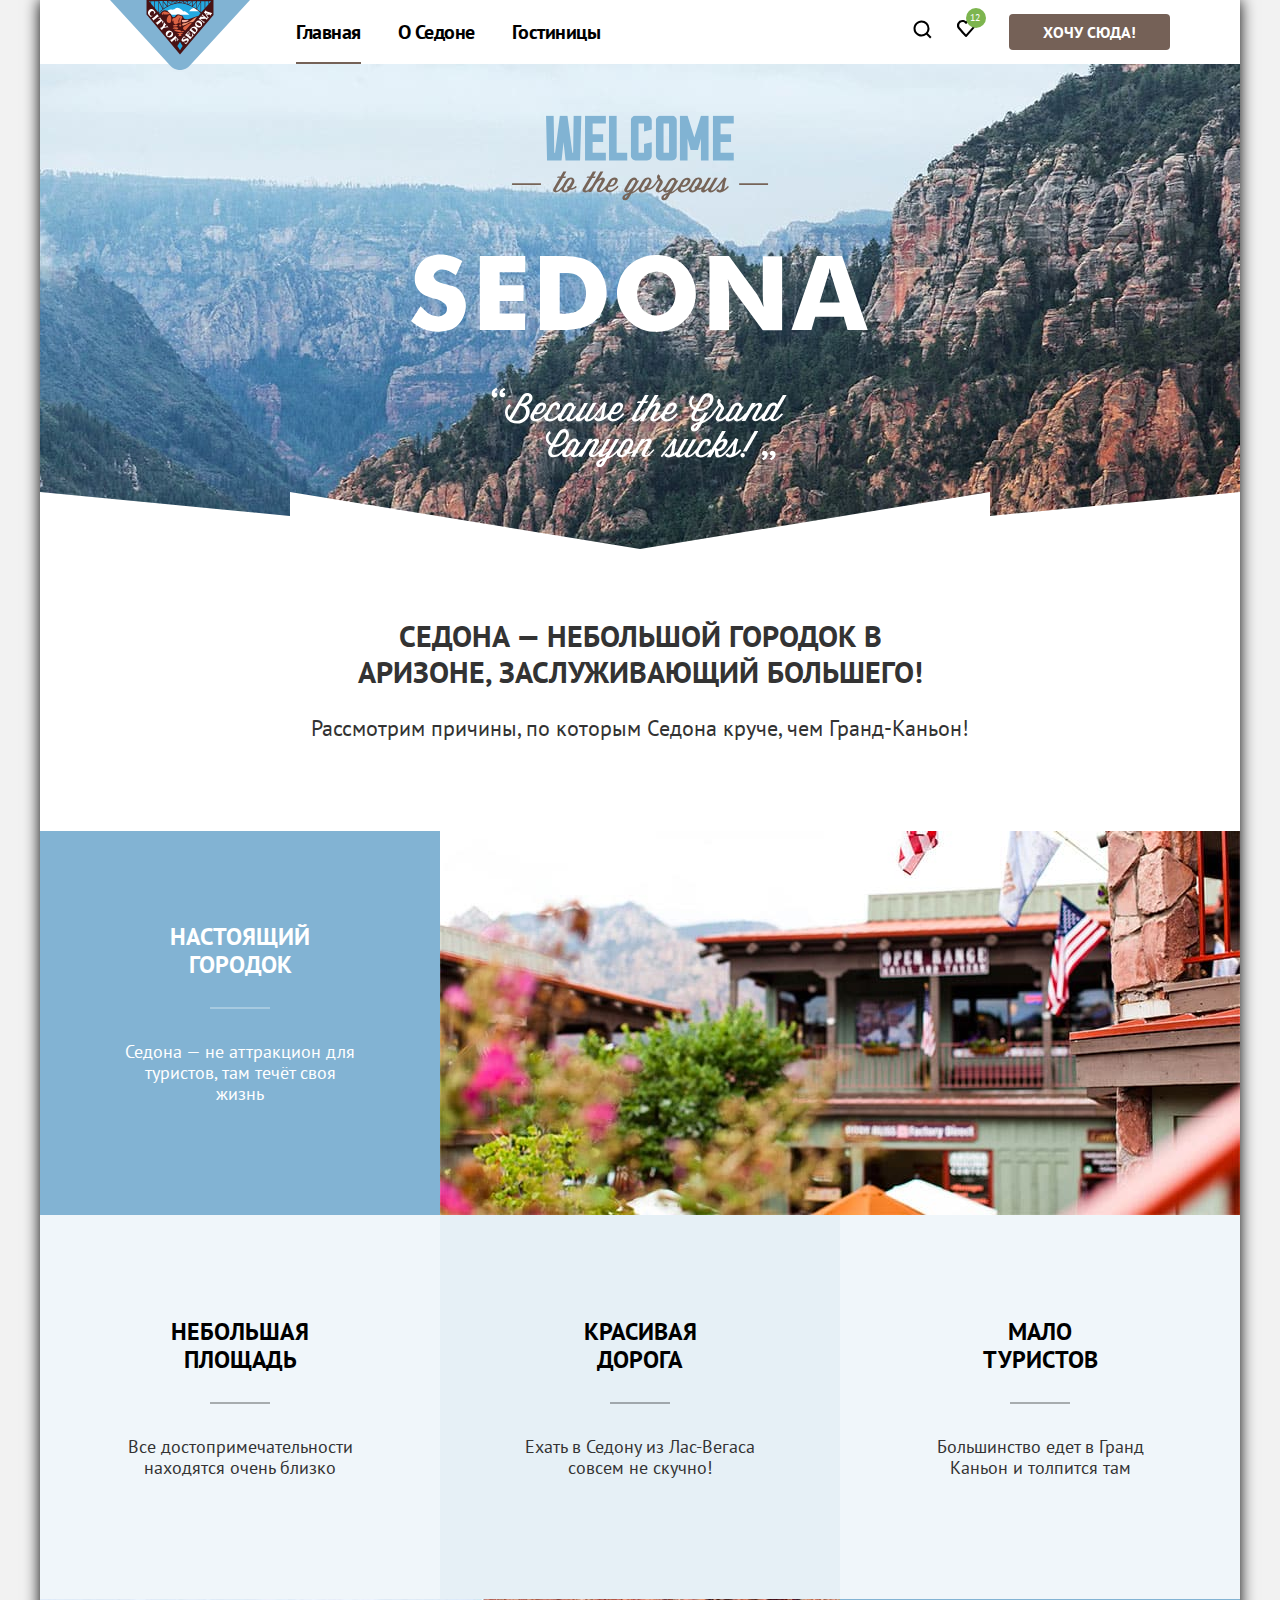
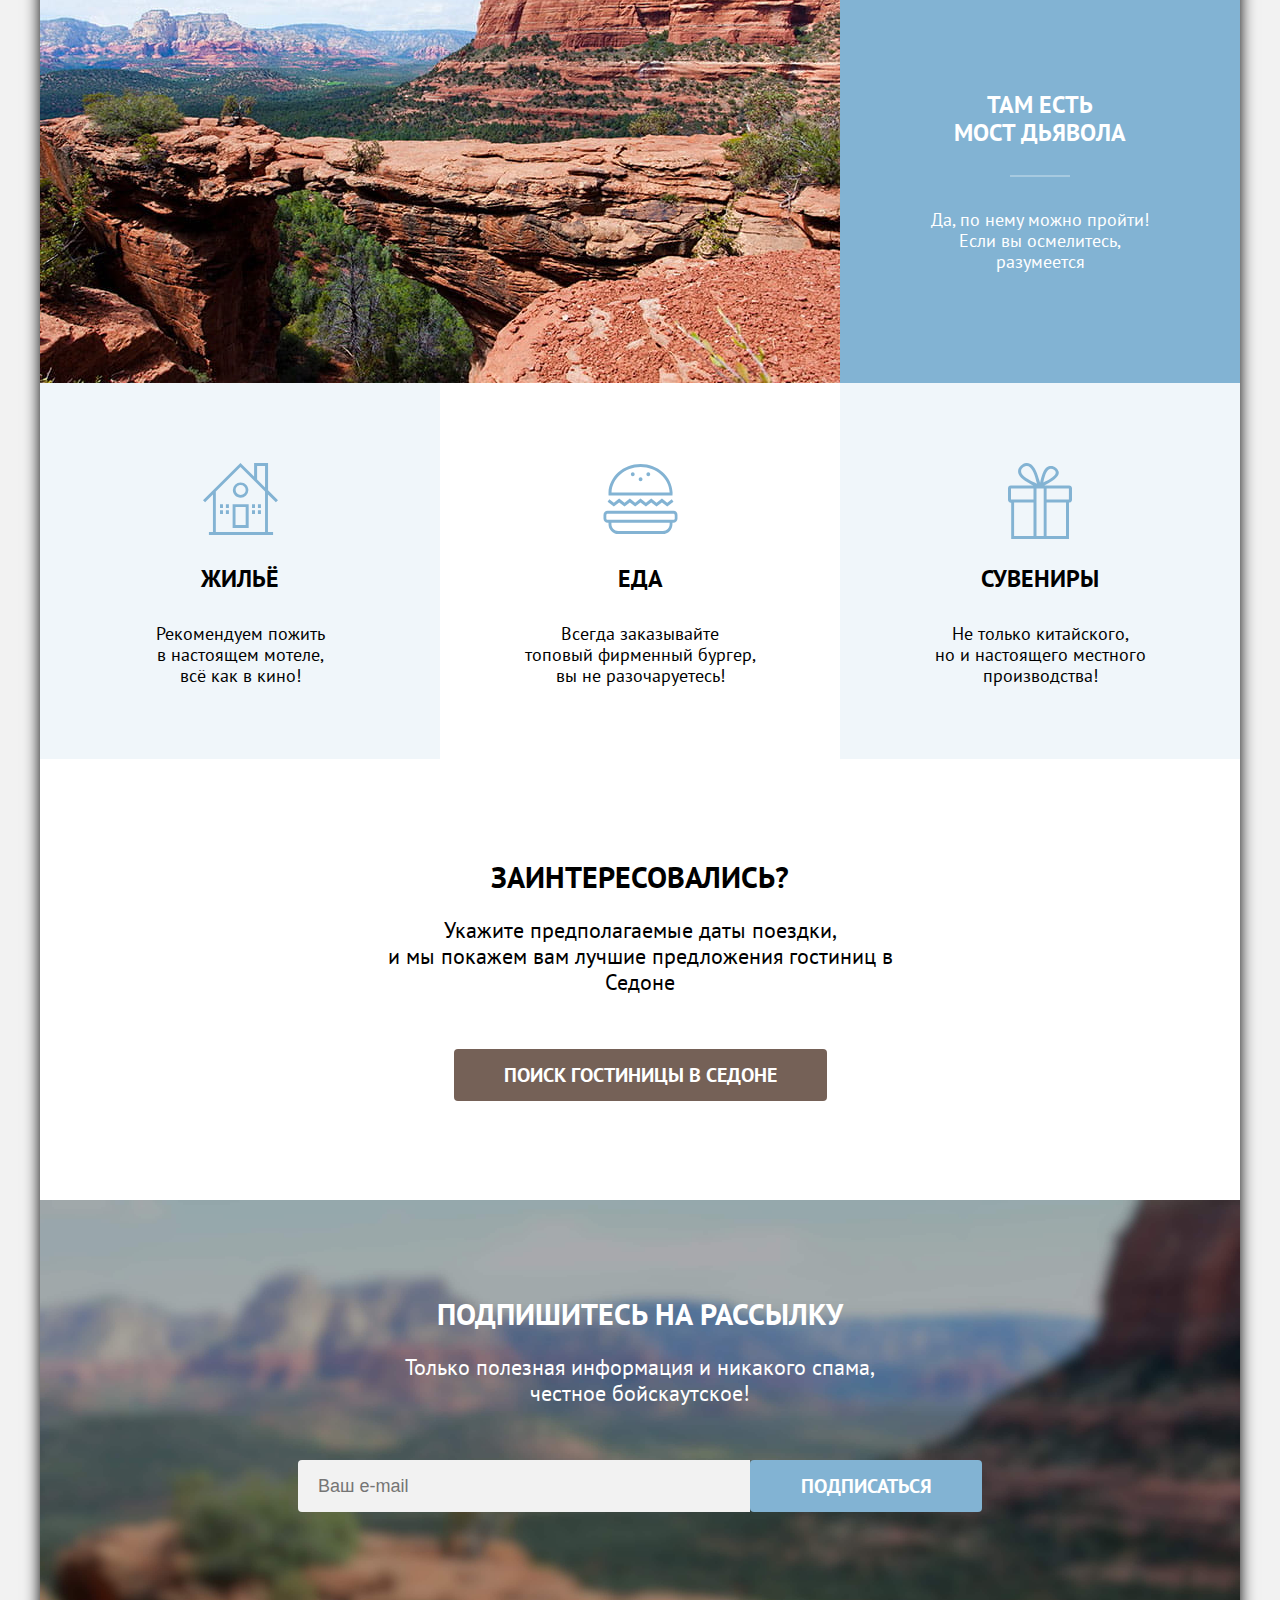
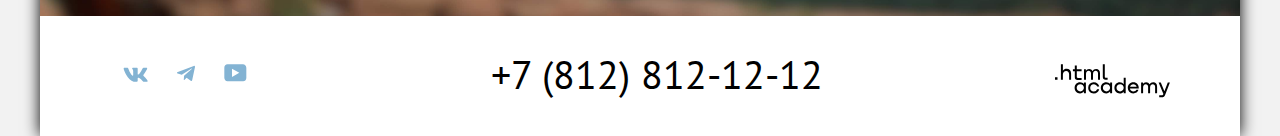
==== commit c7fb3787: ":heavy_check_mark: Сборка #10" ====
--- a/10/index.html
+++ b/10/index.html
@@ -8,7 +8,8 @@
     <!-- Отключение формирования ссылки у номера телефона на iOS -->
     <meta name="format-detection" content="telephone=no">
     <link rel="stylesheet" href="styles/styles.css">
-    <link rel="shortcut icon" href="images/favicon.ico">
+    <link rel="shortcut icon" href="favicon.ico">
+
 
     <title>Главная</title>
     <base href="https://htmlacademy-htmlcss.github.io/2116573-sedona-35/10/">
@@ -47,7 +48,6 @@
                   </clipPath>
                 </defs>
               </svg>
-
             </a>
             <div class="header__links">
               <a class="header__link header__link-active" href="#">Главная</a>
@@ -136,7 +136,7 @@
         <section class="search">
           <h2 class="title">Заинтересовались?</h2>
           <p>Укажите предполагаемые даты поездки,<br> и мы покажем вам лучшие предложения гостиниц в Седоне</p>
-          <a class="search__link button" href="#">Поиск гостиницы в Седоне</a>
+          <button type="button" class="search__link button" id="btnOpenPopup">Поиск гостиницы в Седоне</button>
         </section>
         <!-- Блок подписки -->
         <form class="subscribe__form subscribe-image" action="https://echo.htmlacademy.ru/" method="post">
@@ -188,9 +188,9 @@
         </section>
       </footer>
 
-      <div class="modal__wrapper">
-        <div class="modal">
-          <button class="modal__close-button button">
+      <div class="modal__wrapper" id="popupWrapper">
+        <div class="modal" id="popup">
+          <button class="modal__close-button button" id="popapCloseBtn">
             <span class="visually-hidden">Закрыть</span>
           </button>
           <section>
@@ -222,7 +222,7 @@
                 <label class="form__label-child">
                   <span class="form__modal-title form__modal-title-child">Дети:
                     <span class="tooltip">
-                      <button class="tooltip__toggle" aria-labelledby="tooltip-child-info">
+                      <button type="button" class="tooltip__toggle" aria-labelledby="tooltip-child-info">
                         <svg class="tooltip__icon" fill="#83B3D3" width="26" height="26" viewBox="0 0 26 26" fill="none"
                           xmlns="http://www.w3.org/2000/svg">
                           <circle cx="13" cy="13" r="13" />
@@ -247,6 +247,7 @@
         </div>
       </div>
     </div>
+    <script src="js/scrypt.js"></script>
   </body>
 
 </html>
--- a/10/styles/styles.css
+++ b/10/styles/styles.css
@@ -67,10 +67,11 @@
   margin: 0 auto;
   display: flex;
   flex-direction: column;
+  overflow: hidden;
 }
 
 [class$='container'] {
-  max-width: 1080px;
+  max-width: 1060px;
   margin: 0 auto;
 }
 
@@ -167,6 +168,7 @@
   font-weight: 700;
   padding: 20px 16px;
   text-decoration: none;
+  letter-spacing: -0.5px;
   color: #000;
   display: inline-block;
 }
@@ -219,9 +221,9 @@
   content: '';
   width: 38.16%;
   height: 72.57%;
-  background: url('../images/welcome.svg') 0 0 / 100% no-repeat;
-  position: absolute;
-  top: 50%;
+  background: url('../images/svg-symbol/welcome.svg') 0 0 / 100% no-repeat;
+  position: absolute;
+  top: 52%;
   left: 50%;
   transform: translate(-50%, -57%);
 }
@@ -230,7 +232,7 @@
   content: '';
   width: 100%;
   height: 57px;
-  background: url('../images/hero-decor.svg') 0 0 / 100% no-repeat;
+  background: url('../images/svg-symbol/hero-decor.svg') 0 0 / 100% no-repeat;
   position: absolute;
   bottom: 0;
   left: 0;
@@ -254,21 +256,22 @@
 }
 
 /* ==========Особенности=============== */
+.features__list {
+  display: flex;
+  flex-wrap: wrap;
+  list-style: none;
+}
+
+.features__item {
+  flex: 1 1 400px;
+  padding: 115px 83px 121px;
+  text-align: center;
+  color: #fff;
+}
+
 .block-blue {
   background-color: #82B3D3;
-}
-
-.features__list {
-  display: flex;
-  flex-wrap: wrap;
-  list-style: none;
-}
-
-.features__item {
-  flex: 1 1 400px;
-  padding: 92px 85px 111px;
-  text-align: center;
-  color: #fff;
+  padding: 92px 82px 102px;
 }
 
 .features__item-decor {
@@ -365,7 +368,7 @@
 }
 
 .advantages__block {
-  padding: 182px 85px 80px;
+  padding: 182px 77px 73px;
   flex: 1 1 400px;
   text-align: center;
   position: relative;
@@ -381,6 +384,8 @@
 .advantages__block p {
   font-size: 18px;
   line-height: 21px;
+  margin: 0;
+  margin-top: 30px;
 }
 
 .advantages__housing::before {
@@ -391,7 +396,7 @@
   top: 80px;
   left: 50%;
   transform: translate(-50%, 0);
-  background: url('../images/house.svg') no-repeat;
+  background: url('../images/svg-symbol/house.svg') no-repeat;
 }
 
 .advantages__meal::before {
@@ -402,7 +407,7 @@
   top: 80px;
   left: 50%;
   transform: translate(-50%, 0);
-  background: url('../images/burger.svg') no-repeat;
+  background: url('../images/svg-symbol/burger.svg') no-repeat;
 }
 
 .advantages__souvenirs::before {
@@ -413,7 +418,7 @@
   top: 80px;
   left: 50%;
   transform: translate(-50%, 0);
-  background: url('../images/surprise.svg') no-repeat;
+  background: url('../images/svg-symbol/surprise.svg') no-repeat;
 }
 
 .advantages__block-gray {
@@ -425,7 +430,7 @@
   max-width: 592px;
   text-align: center;
   margin: 0 auto;
-  padding: 8% 8px;
+  padding: 8.3% 8px;
 }
 
 .search h2 {
@@ -460,7 +465,7 @@
 /* ============Подписка============ */
 .subscribe__form {
   text-align: center;
-  padding: 5% 10px 9%;
+  padding: 8% 10px 7.8%;
 }
 
 .subscribe-title {
@@ -533,12 +538,12 @@
   flex-wrap: wrap;
   justify-content: space-between;
   align-items: center;
-  margin-top: 45px;
+  margin-top: 37px;
 }
 
 @media (max-width: 500px) {
   .footer__container {
-    margin-top: 30px;
+    margin: 14px 0;
   }
 }
 
@@ -594,26 +599,33 @@
 .header__inner {
   background: gray url('../images/catalog-filter-bg.jpg') 0 0 / cover no-repeat;
   padding-top: 35px;
-  padding-bottom: 70px;
+  padding-bottom: 42px;
   color: #fff;
 }
 
 .header__inner-title {
-  font-size: 60px;
-  line-height: 78px;
+  font-size: 50px;
+  line-height: 84px;
   color: #fff;
-  margin-bottom: 8px;
+  margin-bottom: 4px;
+}
+
+.breadcrumb {
+  margin-bottom: 44px;
 }
 
 @media (max-width: 768px) {
   .header__inner-title {
-    font-size: 48px;
+    font-size: 40px;
+    line-height: 50px;
   }
-}
-
-.breadcrumb {
-  margin-bottom: 40px;
-}
+
+  .breadcrumb {
+    margin-top: 15px;
+    margin-bottom: 34px;
+  }
+}
+
 
 .breadcrumb__item {
   position: relative;
@@ -632,7 +644,7 @@
   width: 13px;
   height: 13px;
   display: inline-block;
-  background: url('../images/house-breadcrubs.svg') 0 0 / 100% no-repeat;
+  background: url('../images/svg-symbol/house-breadcrubs.svg') 0 0 / 100% no-repeat;
 }
 
 .breadcrumb__item + .breadcrumb__item {
@@ -646,7 +658,7 @@
   position: absolute;
   top: 2px;
   right: -20px;
-  background: url('../images/arrow-filter.svg') 0 0 / cover no-repeat;
+  background: url('../images/svg-symbol/arrow-filter.svg') 0 0 / cover no-repeat;
 }
 
 /* ============Фильтры============== */
@@ -654,7 +666,7 @@
   border: 0;
   margin: 0;
   padding: 0;
-  margin-right: 70px;
+  margin-right: 66px;
   margin-bottom: 30px;
 }
 
@@ -713,7 +725,7 @@
 }
 
 .filters__checkbox:checked + label::after {
-  content: url('../images/current-input.svg');
+  content: url('../images/svg-symbol/current-input.svg');
   position: absolute;
   bottom: 3px;
   left: 4px;
@@ -821,6 +833,7 @@
 
 .range {
   grid-column: 1 / -1;
+  margin-top: 9px;
 }
 
 .range-scale {
@@ -928,6 +941,13 @@
   color: rgba(255, 255, 255, 0.3);
 }
 
+@media (max-width: 1054px) {
+  .header__inner {
+    padding-left: 5px;
+    padding-right: 5px;
+  }
+}
+
 /* ===========Каталог товаров============== */
 .container-header {
   display: flex;
@@ -938,13 +958,14 @@
 .catalog__searching-result {
   font-size: 30px;
   line-height: 36px;
+  text-transform: uppercase;
   font-weight: 700;
   margin: 0 auto 15px 0;
   align-self: center;
 }
 
 .sort-products {
-  font-size: 18px;
+  font-size: 15px;
   line-height: 21px;
   color: #333;
   width: 292px;
@@ -953,11 +974,11 @@
   border: 2px solid #E5E5E5;
   border-radius: 4px;
   font-family: inherit;
-  margin-right: 68px;
+  margin-right: 70px;
   margin-bottom: 15px;
   cursor: pointer;
   appearance: none;
-  background: url("../images/select-arrow.svg") right 18px center no-repeat;
+  background: url("../images/svg-symbol/select-arrow.svg") right 18px center no-repeat;
 }
 
 .sort-products:hover {
@@ -970,7 +991,7 @@
 
 .sort-products:disabled {
   border: 2px solid rgba(0, 0, 0, 0.3);
-  color: rgba(0, 0, 0, 0.3);
+  opacity: 0.3;
 }
 
 .catalog-view {
@@ -998,7 +1019,7 @@
 
 
 .catalog-view:not(:last-child) {
-  margin-right: 8px;
+  margin-right: 4px;
 }
 
 /* =========Товары=========== */
@@ -1007,7 +1028,7 @@
   display: grid;
   grid-template-columns: repeat(auto-fit, minmax(300px, 1fr));
   gap: 20px;
-  padding: 25px 0 40px;
+  padding: 24px 0 40px;
   border-bottom: 1px solid #E6E6E6;
 }
 
@@ -1122,13 +1143,13 @@
 /* ============Звёздный рэйтинг товаров============= */
 .product__card-star {
   align-self: center;
-  width: 72px;
+  width: 90px;
   height: 18px;
-  background: url('../images/star.svg') 0 0 / 18px 18px repeat-x;
+  background: url('../images/svg-symbol/star.svg') -4px 0 / 24px 15px repeat-x;
 }
 
 .desert-star {
-  width: 54px;
+  width: 65px;
 }
 
 .green-tree-star {
@@ -1137,7 +1158,7 @@
 
 /* ============Пагинация============== */
 .pagination {
-  padding: 40px 0 60px;
+  padding: 33px 0 60px;
   display: flex;
 }
 
@@ -1221,7 +1242,7 @@
   height: 100%;
   top: 0;
   left: 0;
-  display: flex;
+  display: none;
   z-index: 2;
   overflow-y: auto;
   overflow-x: hidden;
@@ -1320,7 +1341,7 @@
 }
 
 .form__input-calendar {
-  background: #F2F2F2 url('../images/calendar.svg') right 14px top 13px no-repeat;
+  background: #F2F2F2 url('../images/svg-symbol/calendar.svg') right 14px top 13px no-repeat;
 }
 
 .form__modal-title {
@@ -1329,15 +1350,11 @@
   line-height: 24px;
   margin-top: 12px;
   flex: 0 0 137px;
+  padding-bottom: 7px;
 }
 
 .form__block-relative {
   flex: 1 1 auto;
-}
-
-.form__modal-title-child {
-  position: relative;
-  padding-right: 30px;
 }
 
 .tooltip {
@@ -1375,7 +1392,7 @@
 .tooltip__text:after {
   content: '';
   position: absolute;
-  background: url('../images/tooltip-arrow.svg');
+  background: url('../images/svg-symbol/tooltip-arrow.svg');
   width: 19px;
   height: 9px;
   top: -9px;
@@ -1476,6 +1493,14 @@
   opacity: 0.2;
 }
 
+.form__label-adults {
+  margin-right: 20px;
+}
+
+.form__label-child {
+  position: relative;
+}
+
 .form__label-child,
 .form__label-adults {
   position: relative;
@@ -1485,9 +1510,13 @@
   justify-content: space-between;
 }
 
-@media (max-width: 63px) {
+@media (max-width: 653px) {
   .form__label-adults {
     margin-bottom: 10px;
+  }
+
+  .form__label-adults {
+    margin-right: 0;
   }
 
   .modal__close-button {
